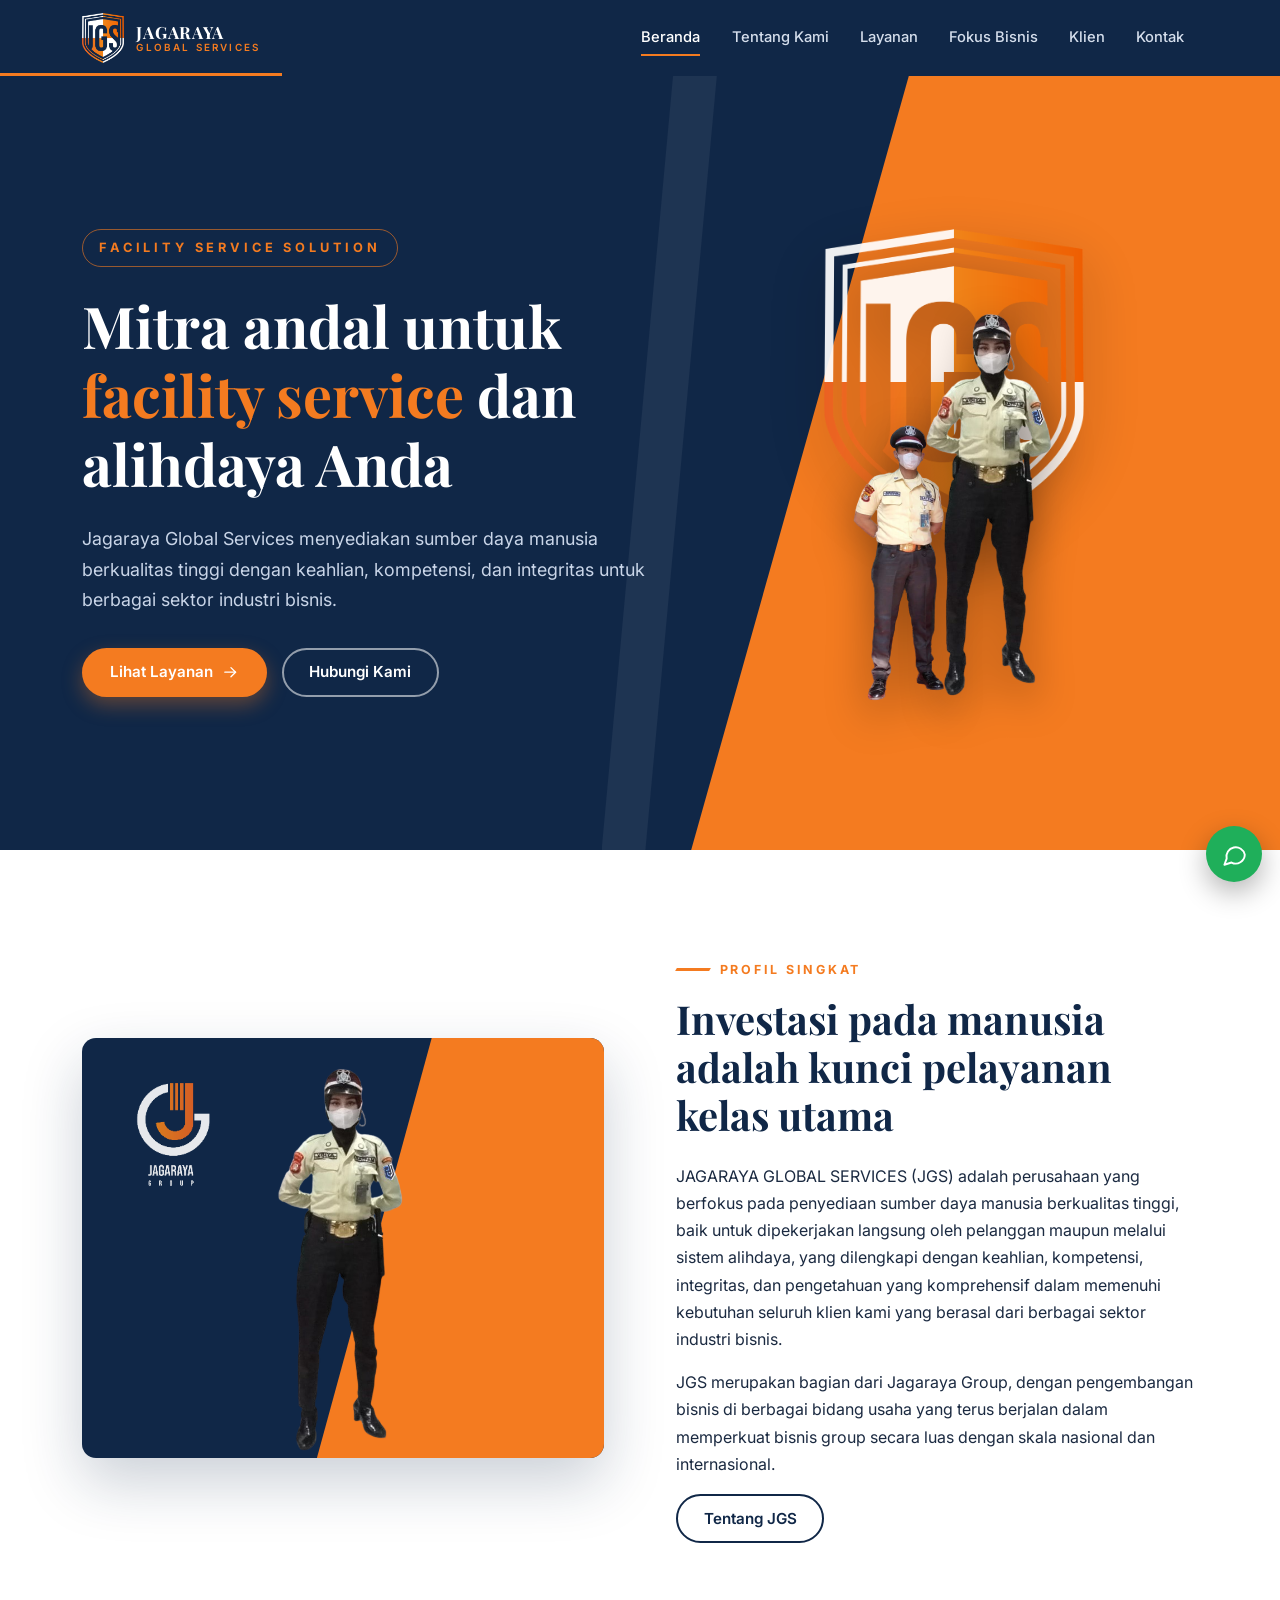
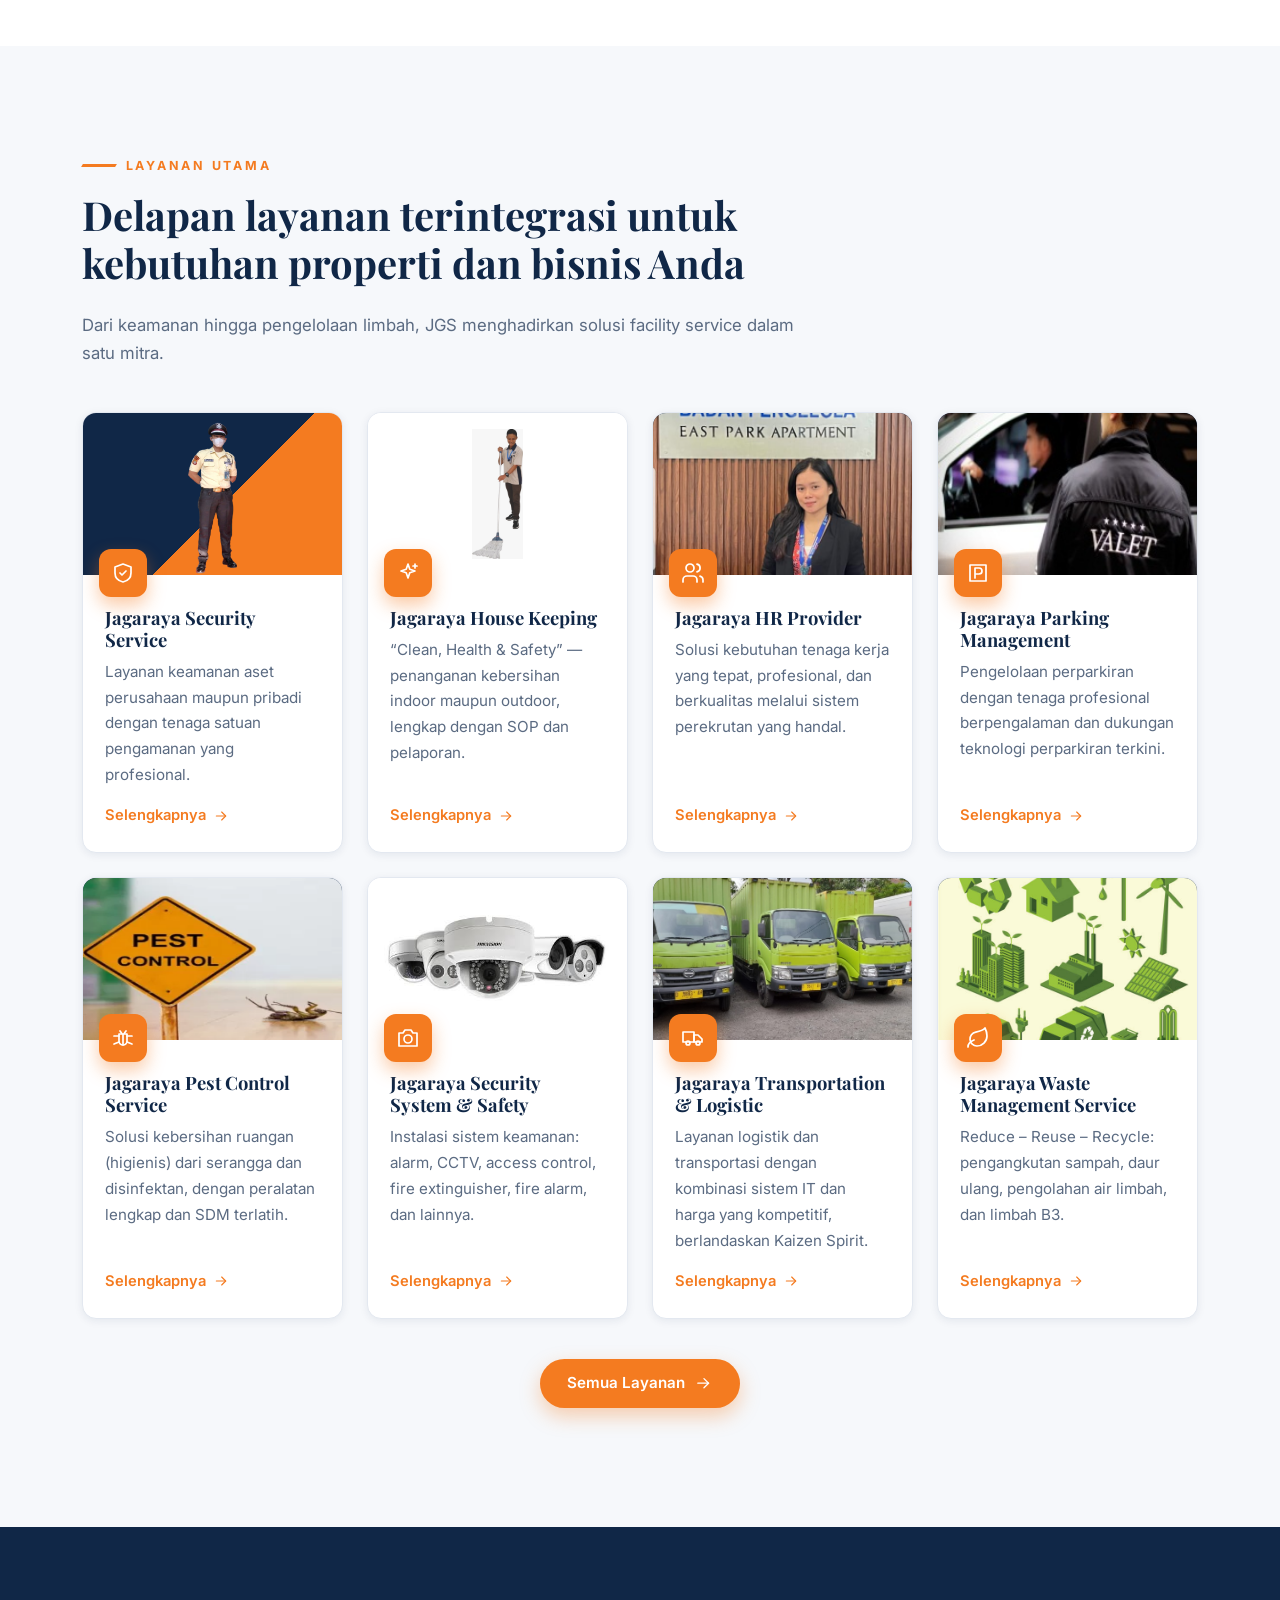
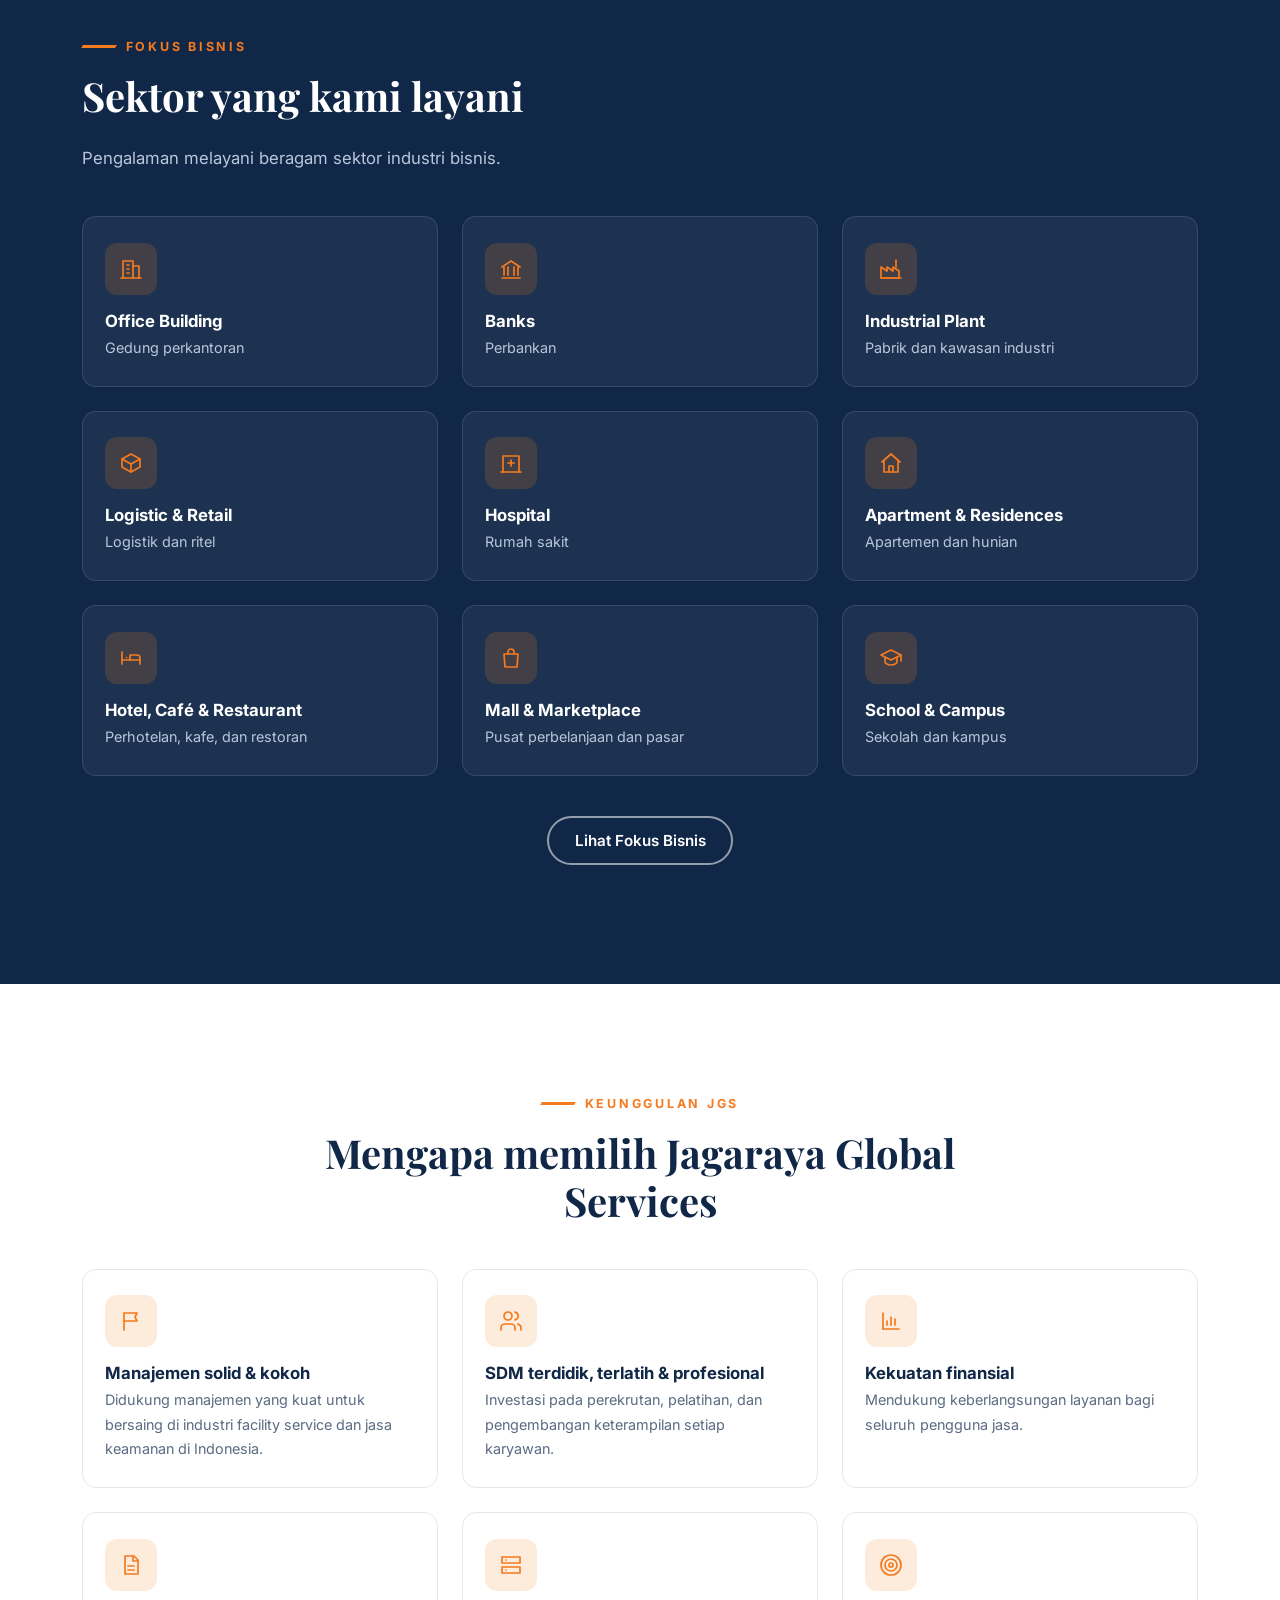
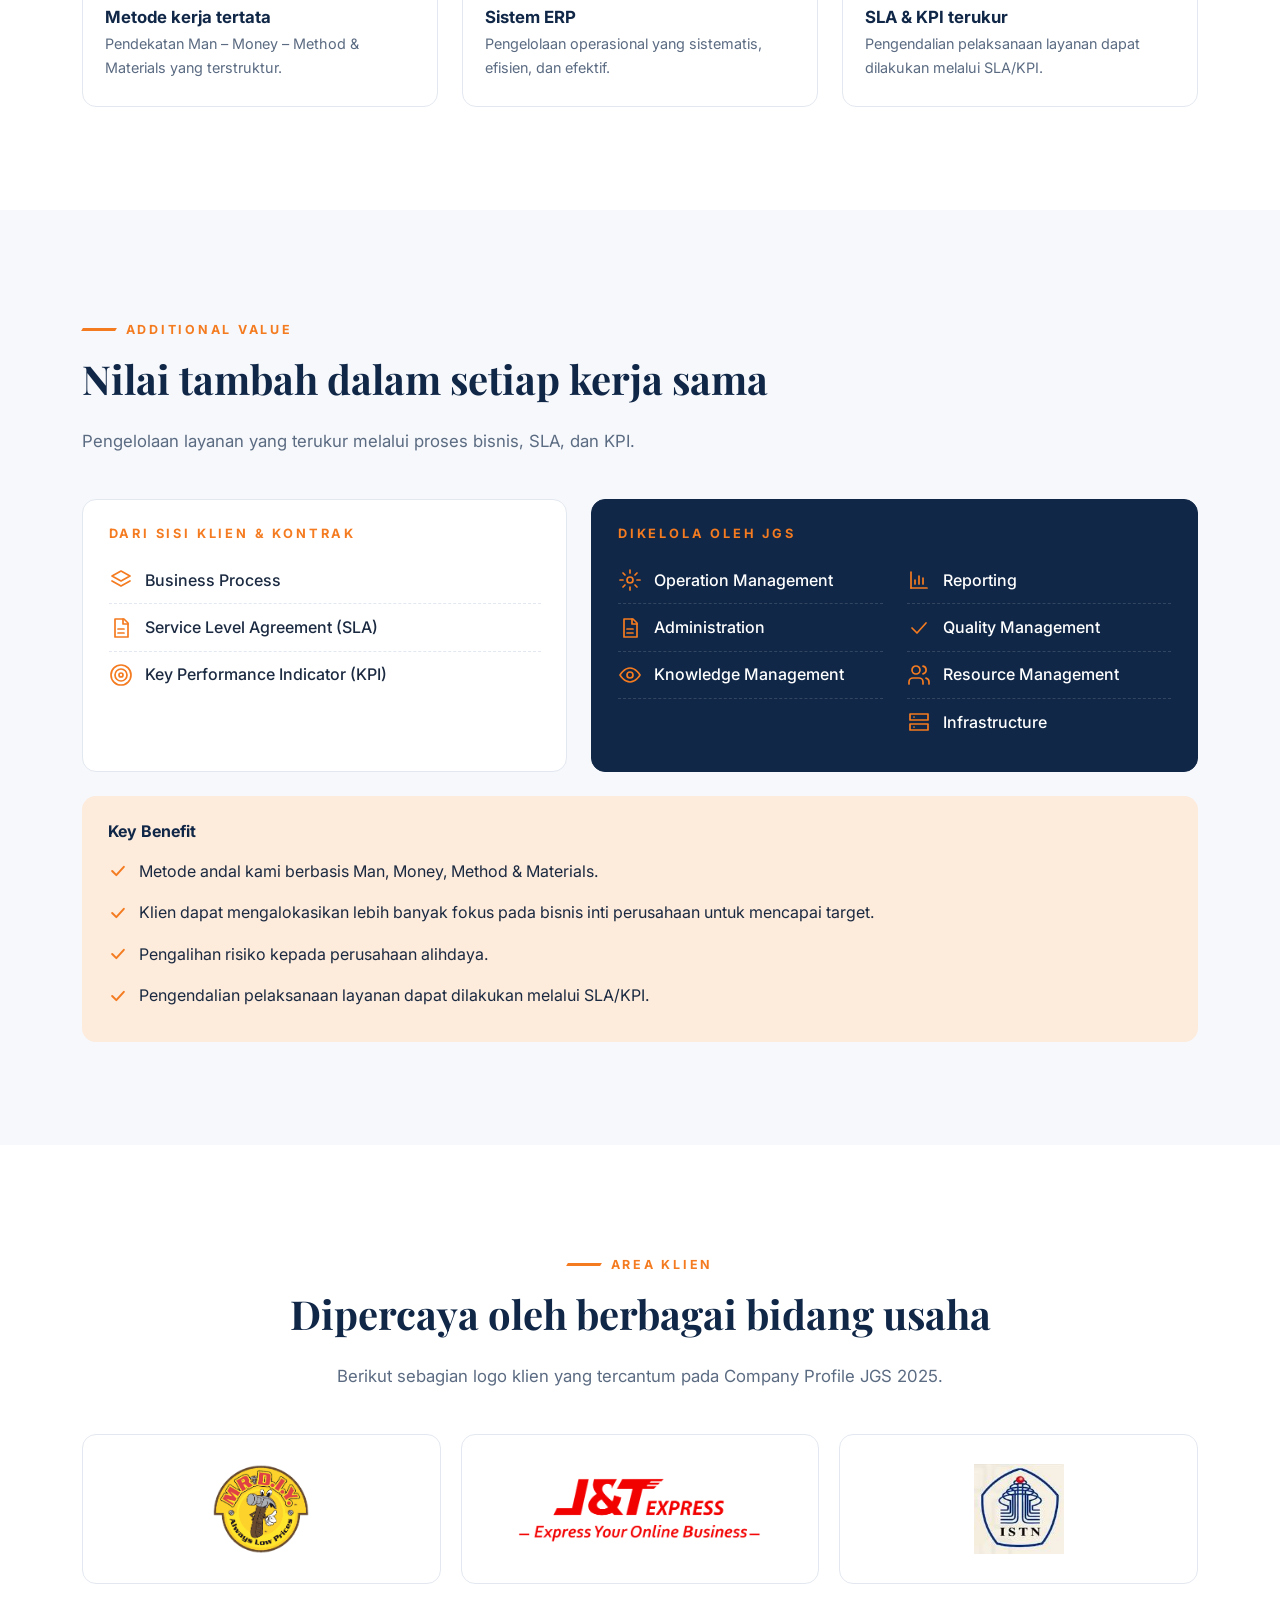
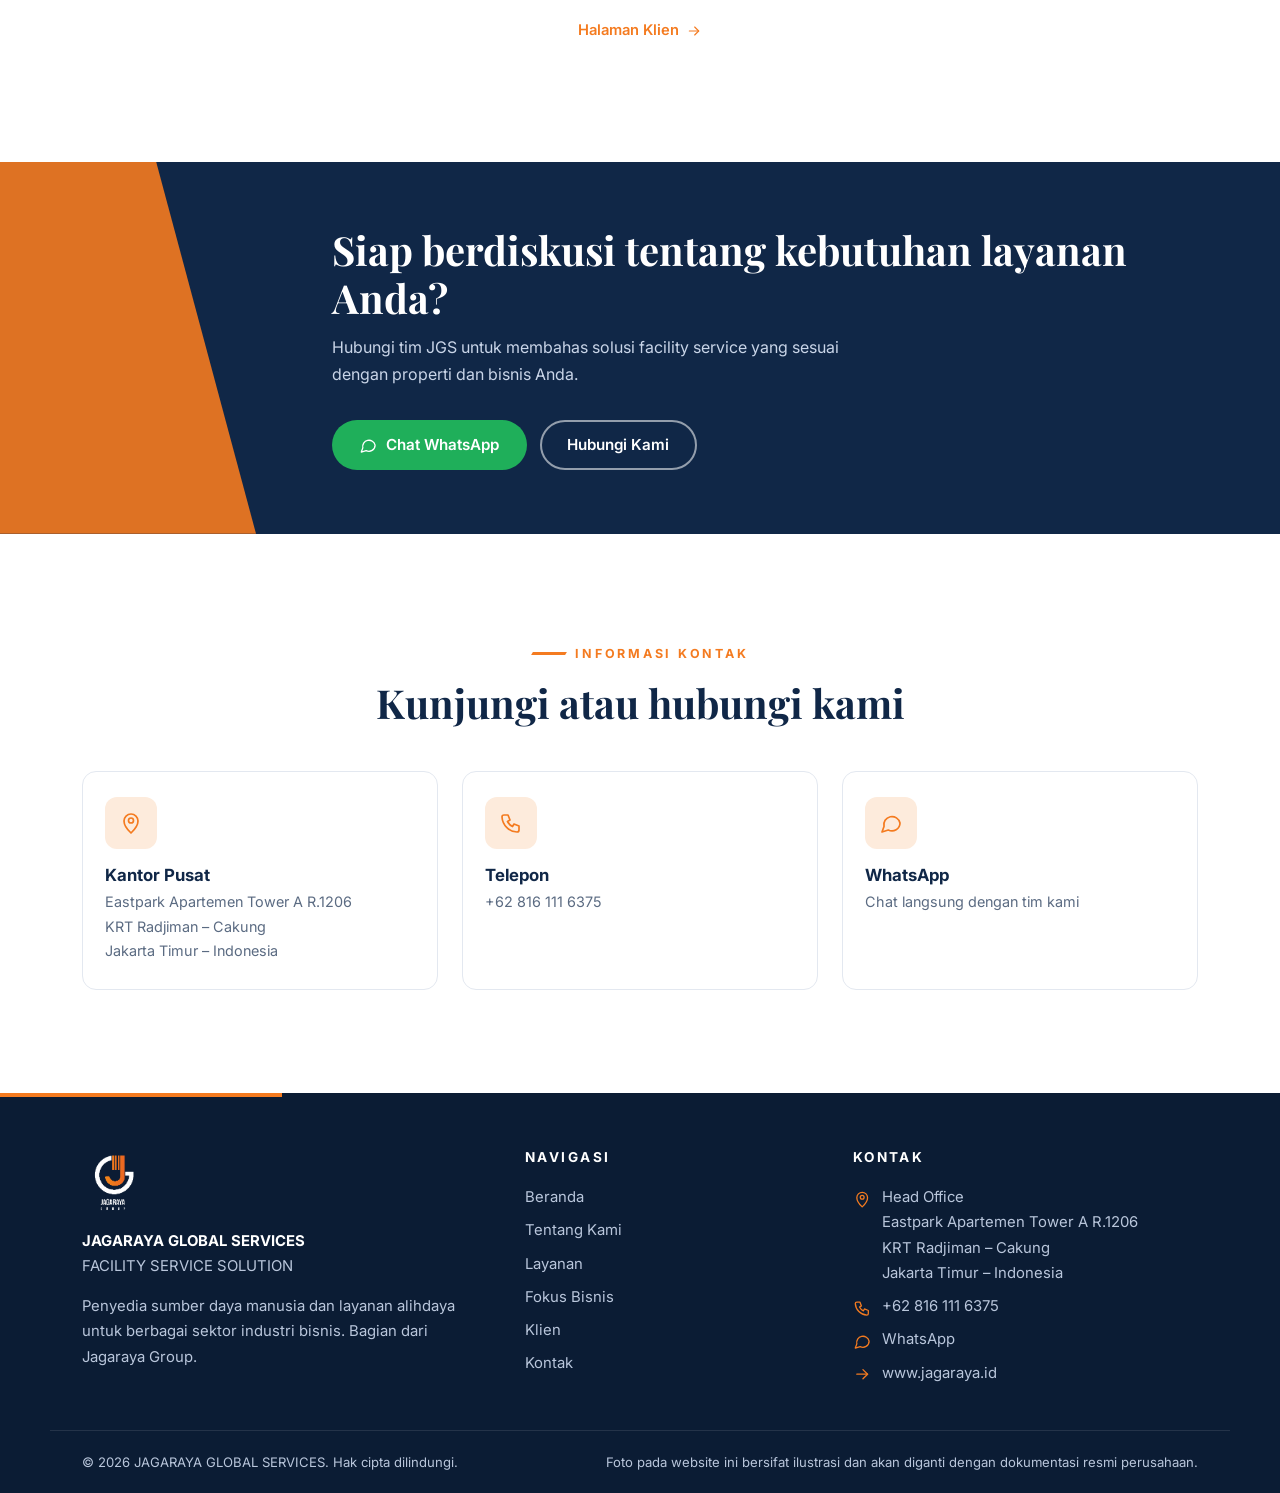
==== public/index.html @ 86ae9403 "Add files via upload" ====
<!DOCTYPE html>
<html lang="id">
<head>
<meta charset="utf-8">
<meta name="viewport" content="width=device-width, initial-scale=1">
<title>Jagaraya Global Services (JGS) | Facility Service Solution</title>
<meta name="description" content="Jagaraya Global Services (JGS) - Facility Service Solution. Layanan security, house keeping, HR provider, parking, pest control, security system &amp; safety, transportation &amp; logistic, dan waste management.">
<link rel="canonical" href="https://www.jagaraya.id/">
<meta name="theme-color" content="#102747">
<meta property="og:type" content="website">
<meta property="og:title" content="Jagaraya Global Services (JGS) | Facility Service Solution">
<meta property="og:description" content="Jagaraya Global Services (JGS) - Facility Service Solution. Layanan security, house keeping, HR provider, parking, pest control, security system &amp; safety, transportation &amp; logistic, dan waste management.">
<meta property="og:url" content="https://www.jagaraya.id/">
<meta property="og:image" content="https://www.jagaraya.id/assets/images/logo/jgs-shield.png">
<link rel="icon" type="image/png" href="assets/images/logo/favicon.png">
<link rel="preconnect" href="https://fonts.googleapis.com">
<link rel="preconnect" href="https://fonts.gstatic.com" crossorigin>
<link href="https://fonts.googleapis.com/css2?family=Inter:wght@400;500;600;700&amp;family=Playfair+Display:wght@600;700&amp;display=swap" rel="stylesheet">
<link rel="stylesheet" href="assets/css/tokens.css">
<link rel="stylesheet" href="assets/css/base.css">
<link rel="stylesheet" href="assets/css/components.css">
<link rel="stylesheet" href="assets/css/pages.css">
</head>
<body>
<a class="skip-link" href="#main">Lewati ke konten</a>
<header class="site-header">
  <div class="container header-inner">
    <a class="brand" href="index.html" aria-label="JGS - Beranda">
      <img src="assets/images/logo/jgs-shield.png" alt="Logo Jagaraya Global Services" loading="eager" width="50" height="59">
      <span class="brand-text"><strong>JAGARAYA</strong><span>GLOBAL SERVICES</span></span>
    </a>
    <button class="nav-toggle" type="button" aria-label="Buka menu" aria-expanded="false" aria-controls="nav"><span></span></button>
    <nav class="nav" id="nav" aria-label="Navigasi utama"><a href="index.html" aria-current="page">Beranda</a><a href="about.html">Tentang Kami</a><a href="services.html">Layanan</a><a href="business-focus.html">Fokus Bisnis</a><a href="clients.html">Klien</a><a href="contact.html">Kontak</a></nav>
  </div>
</header>
<main id="main">

<section class="hero" aria-labelledby="hero-title">
  <div class="container hero-inner">
    <div>
      <span class="hero-tag">FACILITY SERVICE SOLUTION</span>
      <h1 id="hero-title">Mitra andal untuk <em>facility service</em> dan alihdaya Anda</h1>
      <p class="lead">Jagaraya Global Services menyediakan sumber daya manusia berkualitas tinggi dengan keahlian, kompetensi, dan integritas untuk berbagai sektor industri bisnis.</p>
      <div class="hero-actions">
        <a class="btn btn--primary" href="services.html">Lihat Layanan <svg class="icon" viewBox="0 0 24 24" aria-hidden="true"><path d="M5 12h14"/><path d="M13 6l6 6-6 6"/></svg></a>
        <a class="btn btn--ghost" href="contact.html">Hubungi Kami</a>
      </div>
    </div>
    <div class="hero-visual" aria-hidden="true">
      <img class="shield" src="assets/images/logo/jgs-shield.png" alt="" loading="eager">
      <img class="person" src="assets/images/general/guard-2.png" alt="" loading="eager">
      <img class="person person--2" src="assets/images/general/guard-1.png" alt="" loading="eager">
    </div>
  </div>
</section>

<section class="section" aria-labelledby="profil-title">
  <div class="container split">
    <div class="split-media reveal">
      <img class="logo-bg" src="assets/images/logo/jagaraya-group.png" alt="Jagaraya Group" loading="lazy">
      <img src="assets/images/general/guard-1.png" alt="Ilustrasi petugas keamanan" loading="lazy">
    </div>
    <div class="reveal">
      <span class="eyebrow">Profil Singkat</span>
      <h2 id="profil-title">Investasi pada manusia adalah kunci pelayanan kelas utama</h2>
      <p>JAGARAYA GLOBAL SERVICES (JGS) adalah perusahaan yang berfokus pada penyediaan sumber daya manusia berkualitas tinggi, baik untuk dipekerjakan langsung oleh pelanggan maupun melalui sistem alihdaya, yang dilengkapi dengan keahlian, kompetensi, integritas, dan pengetahuan yang komprehensif dalam memenuhi kebutuhan seluruh klien kami yang berasal dari berbagai sektor industri bisnis.</p>
      <p>JGS merupakan bagian dari Jagaraya Group, dengan pengembangan bisnis di berbagai bidang usaha yang terus berjalan dalam memperkuat bisnis group secara luas dengan skala nasional dan internasional.</p>
      <a class="btn btn--outline" href="about.html">Tentang JGS</a>
    </div>
  </div>
</section>

<section class="section section--surface" aria-labelledby="layanan-title">
  <div class="container">
    <div class="section-head reveal"><span class="eyebrow">Layanan Utama</span><h2 id="layanan-title">Delapan layanan terintegrasi untuk kebutuhan properti dan bisnis Anda</h2><p>Dari keamanan hingga pengelolaan limbah, JGS menghadirkan solusi facility service dalam satu mitra.</p></div>
    <div class="grid grid--4"><article class="card reveal">
  <div class="card-media card-media--cutout"><div class="clip"><img src="assets/images/general/guard-2.png" alt="Jagaraya Security Service" loading="lazy"></div><span class="card-icon"><svg class="icon" viewBox="0 0 24 24" aria-hidden="true"><path d="M12 3l8 3v6c0 5-3.5 8-8 9-4.5-1-8-4-8-9V6z"/><path d="M9 12l2 2 4-4"/></svg></span></div>
  <div class="card-body">
    <h3>Jagaraya Security Service</h3>
    <p>Layanan keamanan aset perusahaan maupun pribadi dengan tenaga satuan pengamanan yang profesional.</p>
    <a class="link-arrow" href="services.html#security">Selengkapnya <svg class="icon" viewBox="0 0 24 24" aria-hidden="true"><path d="M5 12h14"/><path d="M13 6l6 6-6 6"/></svg></a>
  </div>
</article><article class="card reveal">
  <div class="card-media card-media--contain"><div class="clip"><img src="assets/images/general/housekeeping.jpg" alt="Jagaraya House Keeping" loading="lazy"></div><span class="card-icon"><svg class="icon" viewBox="0 0 24 24" aria-hidden="true"><path d="M12 3l1.8 5.2L19 10l-5.2 1.8L12 17l-1.8-5.2L5 10l5.2-1.8z"/><path d="M19 3v4"/><path d="M17 5h4"/></svg></span></div>
  <div class="card-body">
    <h3>Jagaraya House Keeping</h3>
    <p>“Clean, Health &amp; Safety” — penanganan kebersihan indoor maupun outdoor, lengkap dengan SOP dan pelaporan.</p>
    <a class="link-arrow" href="services.html#housekeeping">Selengkapnya <svg class="icon" viewBox="0 0 24 24" aria-hidden="true"><path d="M5 12h14"/><path d="M13 6l6 6-6 6"/></svg></a>
  </div>
</article><article class="card reveal">
  <div class="card-media"><div class="clip"><img src="assets/images/services/hr-reception.jpg" alt="Jagaraya HR Provider" loading="lazy"></div><span class="card-icon"><svg class="icon" viewBox="0 0 24 24" aria-hidden="true"><path d="M16 21v-2a4 4 0 0 0-4-4H6a4 4 0 0 0-4 4v2"/><path d="M9 11a4 4 0 1 0 0-8 4 4 0 0 0 0 8z"/><path d="M22 21v-2a4 4 0 0 0-3-3.9"/><path d="M16 3.1a4 4 0 0 1 0 7.8"/></svg></span></div>
  <div class="card-body">
    <h3>Jagaraya HR Provider</h3>
    <p>Solusi kebutuhan tenaga kerja yang tepat, profesional, dan berkualitas melalui sistem perekrutan yang handal.</p>
    <a class="link-arrow" href="services.html#hr">Selengkapnya <svg class="icon" viewBox="0 0 24 24" aria-hidden="true"><path d="M5 12h14"/><path d="M13 6l6 6-6 6"/></svg></a>
  </div>
</article><article class="card reveal">
  <div class="card-media"><div class="clip"><img src="assets/images/services/parking-valet.jpeg" alt="Jagaraya Parking Management" loading="lazy"></div><span class="card-icon"><svg class="icon" viewBox="0 0 24 24" aria-hidden="true"><path d="M4 4h16v16H4z"/><path d="M9 17V7h4a3 3 0 0 1 0 6H9"/></svg></span></div>
  <div class="card-body">
    <h3>Jagaraya Parking Management</h3>
    <p>Pengelolaan perparkiran dengan tenaga profesional berpengalaman dan dukungan teknologi perparkiran terkini.</p>
    <a class="link-arrow" href="services.html#parking">Selengkapnya <svg class="icon" viewBox="0 0 24 24" aria-hidden="true"><path d="M5 12h14"/><path d="M13 6l6 6-6 6"/></svg></a>
  </div>
</article><article class="card reveal">
  <div class="card-media"><div class="clip"><img src="assets/images/services/pest-control.png" alt="Jagaraya Pest Control Service" loading="lazy"></div><span class="card-icon"><svg class="icon" viewBox="0 0 24 24" aria-hidden="true"><path d="M8 8h8v7a4 4 0 0 1-8 0z"/><path d="M9 5l1.5 2"/><path d="M15 5l-1.5 2"/><path d="M3 10h5"/><path d="M16 10h5"/><path d="M3 18l5-2"/><path d="M21 18l-5-2"/><path d="M12 8v11"/></svg></span></div>
  <div class="card-body">
    <h3>Jagaraya Pest Control Service</h3>
    <p>Solusi kebersihan ruangan (higienis) dari serangga dan disinfektan, dengan peralatan lengkap dan SDM terlatih.</p>
    <a class="link-arrow" href="services.html#pest">Selengkapnya <svg class="icon" viewBox="0 0 24 24" aria-hidden="true"><path d="M5 12h14"/><path d="M13 6l6 6-6 6"/></svg></a>
  </div>
</article><article class="card reveal">
  <div class="card-media card-media--contain"><div class="clip"><img src="assets/images/services/cctv.jpeg" alt="Jagaraya Security System &amp; Safety" loading="lazy"></div><span class="card-icon"><svg class="icon" viewBox="0 0 24 24" aria-hidden="true"><path d="M3 7h4l2-3h6l2 3h4v13H3z"/><path d="M12 17a4 4 0 1 0 0-8 4 4 0 0 0 0 8z"/></svg></span></div>
  <div class="card-body">
    <h3>Jagaraya Security System &amp; Safety</h3>
    <p>Instalasi sistem keamanan: alarm, CCTV, access control, fire extinguisher, fire alarm, dan lainnya.</p>
    <a class="link-arrow" href="services.html#safety">Selengkapnya <svg class="icon" viewBox="0 0 24 24" aria-hidden="true"><path d="M5 12h14"/><path d="M13 6l6 6-6 6"/></svg></a>
  </div>
</article><article class="card reveal">
  <div class="card-media"><div class="clip"><img src="assets/images/services/transport-2.jpeg" alt="Jagaraya Transportation &amp; Logistic" loading="lazy"></div><span class="card-icon"><svg class="icon" viewBox="0 0 24 24" aria-hidden="true"><path d="M2 6h11v10H2z"/><path d="M13 9h4l4 4v3h-8z"/><path d="M7 19a2 2 0 1 0 0-4 2 2 0 0 0 0 4z"/><path d="M17 19a2 2 0 1 0 0-4 2 2 0 0 0 0 4z"/></svg></span></div>
  <div class="card-body">
    <h3>Jagaraya Transportation &amp; Logistic</h3>
    <p>Layanan logistik dan transportasi dengan kombinasi sistem IT dan harga yang kompetitif, berlandaskan Kaizen Spirit.</p>
    <a class="link-arrow" href="services.html#transport">Selengkapnya <svg class="icon" viewBox="0 0 24 24" aria-hidden="true"><path d="M5 12h14"/><path d="M13 6l6 6-6 6"/></svg></a>
  </div>
</article><article class="card reveal">
  <div class="card-media"><div class="clip"><img src="assets/images/services/waste-icons.jpeg" alt="Jagaraya Waste Management Service" loading="lazy"></div><span class="card-icon"><svg class="icon" viewBox="0 0 24 24" aria-hidden="true"><path d="M11 20A7 7 0 0 1 9.8 6.1C15.5 5 17 4.5 19 2c1 2 2 4.2 2 8 0 5.5-4.8 10-10 10z"/><path d="M2 21c0-3 1.9-5.5 6-7"/></svg></span></div>
  <div class="card-body">
    <h3>Jagaraya Waste Management Service</h3>
    <p>Reduce – Reuse – Recycle: pengangkutan sampah, daur ulang, pengolahan air limbah, dan limbah B3.</p>
    <a class="link-arrow" href="services.html#waste">Selengkapnya <svg class="icon" viewBox="0 0 24 24" aria-hidden="true"><path d="M5 12h14"/><path d="M13 6l6 6-6 6"/></svg></a>
  </div>
</article></div>
    <p style="text-align:center;margin-top:2.5rem"><a class="btn btn--primary" href="services.html">Semua Layanan <svg class="icon" viewBox="0 0 24 24" aria-hidden="true"><path d="M5 12h14"/><path d="M13 6l6 6-6 6"/></svg></a></p>
  </div>
</section>

<section class="section section--navy" aria-labelledby="sektor-title">
  <div class="container">
    <div class="section-head reveal"><span class="eyebrow">Fokus Bisnis</span><h2 id="sektor-title">Sektor yang kami layani</h2><p>Pengalaman melayani beragam sektor industri bisnis.</p></div>
    <div class="grid grid--3 sectors-dark"><div class="tile tile--dark reveal"><div class="tile-icon"><svg class="icon" viewBox="0 0 24 24" aria-hidden="true"><path d="M4 21V4h10v17"/><path d="M14 9h6v12"/><path d="M8 8h2"/><path d="M8 12h2"/><path d="M8 16h2"/><path d="M2 21h20"/></svg></div><h3>Office Building</h3><p>Gedung perkantoran</p></div><div class="tile tile--dark reveal"><div class="tile-icon"><svg class="icon" viewBox="0 0 24 24" aria-hidden="true"><path d="M3 10l9-6 9 6"/><path d="M5 10v8"/><path d="M9 10v8"/><path d="M15 10v8"/><path d="M19 10v8"/><path d="M3 21h18"/></svg></div><h3>Banks</h3><p>Perbankan</p></div><div class="tile tile--dark reveal"><div class="tile-icon"><svg class="icon" viewBox="0 0 24 24" aria-hidden="true"><path d="M2 21V10l6 4v-4l6 4v-4l6 4v7z"/><path d="M17 3v7"/><path d="M2 21h20"/></svg></div><h3>Industrial Plant</h3><p>Pabrik dan kawasan industri</p></div><div class="tile tile--dark reveal"><div class="tile-icon"><svg class="icon" viewBox="0 0 24 24" aria-hidden="true"><path d="M21 8l-9-5-9 5v8l9 5 9-5z"/><path d="M3 8l9 5 9-5"/><path d="M12 13v8"/></svg></div><h3>Logistic &amp; Retail</h3><p>Logistik dan ritel</p></div><div class="tile tile--dark reveal"><div class="tile-icon"><svg class="icon" viewBox="0 0 24 24" aria-hidden="true"><path d="M4 21V5h16v16"/><path d="M12 9v6"/><path d="M9 12h6"/><path d="M2 21h20"/></svg></div><h3>Hospital</h3><p>Rumah sakit</p></div><div class="tile tile--dark reveal"><div class="tile-icon"><svg class="icon" viewBox="0 0 24 24" aria-hidden="true"><path d="M3 11l9-8 9 8"/><path d="M5 10v11h14V10"/><path d="M10 21v-6h4v6"/></svg></div><h3>Apartment &amp; Residences</h3><p>Apartemen dan hunian</p></div><div class="tile tile--dark reveal"><div class="tile-icon"><svg class="icon" viewBox="0 0 24 24" aria-hidden="true"><path d="M3 18V6"/><path d="M3 14h18v4"/><path d="M21 14v-2a3 3 0 0 0-3-3h-7v5"/><path d="M7.5 11.5h.01"/></svg></div><h3>Hotel, Café &amp; Restaurant</h3><p>Perhotelan, kafe, dan restoran</p></div><div class="tile tile--dark reveal"><div class="tile-icon"><svg class="icon" viewBox="0 0 24 24" aria-hidden="true"><path d="M5 8h14l-1 13H6z"/><path d="M9 8V6a3 3 0 0 1 6 0v2"/></svg></div><h3>Mall &amp; Marketplace</h3><p>Pusat perbelanjaan dan pasar</p></div><div class="tile tile--dark reveal"><div class="tile-icon"><svg class="icon" viewBox="0 0 24 24" aria-hidden="true"><path d="M2 9l10-5 10 5-10 5z"/><path d="M6 11.5V16c0 1.5 3 3 6 3s6-1.5 6-3v-4.5"/><path d="M22 9v6"/></svg></div><h3>School &amp; Campus</h3><p>Sekolah dan kampus</p></div></div>
    <p style="text-align:center;margin-top:2.5rem"><a class="btn btn--ghost" href="business-focus.html">Lihat Fokus Bisnis</a></p>
  </div>
</section>

<section class="section" aria-labelledby="keunggulan-title">
  <div class="container">
    <div class="section-head section-head--center reveal"><span class="eyebrow">Keunggulan JGS</span><h2 id="keunggulan-title">Mengapa memilih Jagaraya Global Services</h2></div>
    <div class="grid grid--3 why-grid"><div class="tile reveal"><div class="tile-icon"><svg class="icon" viewBox="0 0 24 24" aria-hidden="true"><path d="M5 21V4"/><path d="M5 4h13l-2 4 2 4H5"/></svg></div><h3>Manajemen solid &amp; kokoh</h3><p>Didukung manajemen yang kuat untuk bersaing di industri facility service dan jasa keamanan di Indonesia.</p></div><div class="tile reveal"><div class="tile-icon"><svg class="icon" viewBox="0 0 24 24" aria-hidden="true"><path d="M16 21v-2a4 4 0 0 0-4-4H6a4 4 0 0 0-4 4v2"/><path d="M9 11a4 4 0 1 0 0-8 4 4 0 0 0 0 8z"/><path d="M22 21v-2a4 4 0 0 0-3-3.9"/><path d="M16 3.1a4 4 0 0 1 0 7.8"/></svg></div><h3>SDM terdidik, terlatih &amp; profesional</h3><p>Investasi pada perekrutan, pelatihan, dan pengembangan keterampilan setiap karyawan.</p></div><div class="tile reveal"><div class="tile-icon"><svg class="icon" viewBox="0 0 24 24" aria-hidden="true"><path d="M4 20V4"/><path d="M4 20h16"/><path d="M8 16v-4"/><path d="M12 16V8"/><path d="M16 16v-6"/></svg></div><h3>Kekuatan finansial</h3><p>Mendukung keberlangsungan layanan bagi seluruh pengguna jasa.</p></div><div class="tile reveal"><div class="tile-icon"><svg class="icon" viewBox="0 0 24 24" aria-hidden="true"><path d="M6 3h9l4 4v14H6z"/><path d="M14 3v5h5"/><path d="M9 13h6"/><path d="M9 17h6"/></svg></div><h3>Metode kerja tertata</h3><p>Pendekatan Man – Money – Method &amp; Materials yang terstruktur.</p></div><div class="tile reveal"><div class="tile-icon"><svg class="icon" viewBox="0 0 24 24" aria-hidden="true"><path d="M3 4h18v6H3z"/><path d="M3 14h18v6H3z"/><path d="M7 7h.01"/><path d="M7 17h.01"/></svg></div><h3>Sistem ERP</h3><p>Pengelolaan operasional yang sistematis, efisien, dan efektif.</p></div><div class="tile reveal"><div class="tile-icon"><svg class="icon" viewBox="0 0 24 24" aria-hidden="true"><path d="M12 22a10 10 0 1 0 0-20 10 10 0 0 0 0 20z"/><path d="M12 18a6 6 0 1 0 0-12 6 6 0 0 0 0 12z"/><path d="M12 14a2 2 0 1 0 0-4 2 2 0 0 0 0 4z"/></svg></div><h3>SLA &amp; KPI terukur</h3><p>Pengendalian pelaksanaan layanan dapat dilakukan melalui SLA/KPI.</p></div></div>
  </div>
</section>

<section class="section section--surface" aria-labelledby="addval-title">
  <div class="container">
    <div class="section-head reveal"><span class="eyebrow">Additional Value</span><h2 id="addval-title">Nilai tambah dalam setiap kerja sama</h2><p>Pengelolaan layanan yang terukur melalui proses bisnis, SLA, dan KPI.</p></div>
    <div class="addval reveal">
  <div class="addval-col"><h3>Dari sisi Klien &amp; Kontrak</h3><ul><li><svg class="icon" viewBox="0 0 24 24" aria-hidden="true"><path d="M12 3l9 5-9 5-9-5z"/><path d="M3 13l9 5 9-5"/></svg><span>Business Process</span></li><li><svg class="icon" viewBox="0 0 24 24" aria-hidden="true"><path d="M6 3h9l4 4v14H6z"/><path d="M14 3v5h5"/><path d="M9 13h6"/><path d="M9 17h6"/></svg><span>Service Level Agreement (SLA)</span></li><li><svg class="icon" viewBox="0 0 24 24" aria-hidden="true"><path d="M12 22a10 10 0 1 0 0-20 10 10 0 0 0 0 20z"/><path d="M12 18a6 6 0 1 0 0-12 6 6 0 0 0 0 12z"/><path d="M12 14a2 2 0 1 0 0-4 2 2 0 0 0 0 4z"/></svg><span>Key Performance Indicator (KPI)</span></li></ul></div>
  <div class="addval-col addval-col--dark"><h3>Dikelola oleh JGS</h3><ul class="addval-cols2"><li><svg class="icon" viewBox="0 0 24 24" aria-hidden="true"><path d="M12 15a3 3 0 1 0 0-6 3 3 0 0 0 0 6z"/><path d="M12 2v3"/><path d="M12 19v3"/><path d="M2 12h3"/><path d="M19 12h3"/><path d="M5 5l2 2"/><path d="M17 17l2 2"/><path d="M19 5l-2 2"/><path d="M7 17l-2 2"/></svg><span>Operation Management</span></li><li><svg class="icon" viewBox="0 0 24 24" aria-hidden="true"><path d="M6 3h9l4 4v14H6z"/><path d="M14 3v5h5"/><path d="M9 13h6"/><path d="M9 17h6"/></svg><span>Administration</span></li><li><svg class="icon" viewBox="0 0 24 24" aria-hidden="true"><path d="M2 12s4-7 10-7 10 7 10 7-4 7-10 7S2 12 2 12z"/><path d="M12 15a3 3 0 1 0 0-6 3 3 0 0 0 0 6z"/></svg><span>Knowledge Management</span></li><li><svg class="icon" viewBox="0 0 24 24" aria-hidden="true"><path d="M4 20V4"/><path d="M4 20h16"/><path d="M8 16v-4"/><path d="M12 16V8"/><path d="M16 16v-6"/></svg><span>Reporting</span></li><li><svg class="icon" viewBox="0 0 24 24" aria-hidden="true"><path d="M5 12l5 5 9-10"/></svg><span>Quality Management</span></li><li><svg class="icon" viewBox="0 0 24 24" aria-hidden="true"><path d="M16 21v-2a4 4 0 0 0-4-4H6a4 4 0 0 0-4 4v2"/><path d="M9 11a4 4 0 1 0 0-8 4 4 0 0 0 0 8z"/><path d="M22 21v-2a4 4 0 0 0-3-3.9"/><path d="M16 3.1a4 4 0 0 1 0 7.8"/></svg><span>Resource Management</span></li><li><svg class="icon" viewBox="0 0 24 24" aria-hidden="true"><path d="M3 4h18v6H3z"/><path d="M3 14h18v6H3z"/><path d="M7 7h.01"/><path d="M7 17h.01"/></svg><span>Infrastructure</span></li></ul></div>
</div>
<div class="keybenefit reveal"><h3>Key Benefit</h3><ul class="check-list"><li><svg class="icon" viewBox="0 0 24 24" aria-hidden="true"><path d="M5 12l5 5 9-10"/></svg><span>Metode andal kami berbasis Man, Money, Method &amp; Materials.</span></li><li><svg class="icon" viewBox="0 0 24 24" aria-hidden="true"><path d="M5 12l5 5 9-10"/></svg><span>Klien dapat mengalokasikan lebih banyak fokus pada bisnis inti perusahaan untuk mencapai target.</span></li><li><svg class="icon" viewBox="0 0 24 24" aria-hidden="true"><path d="M5 12l5 5 9-10"/></svg><span>Pengalihan risiko kepada perusahaan alihdaya.</span></li><li><svg class="icon" viewBox="0 0 24 24" aria-hidden="true"><path d="M5 12l5 5 9-10"/></svg><span>Pengendalian pelaksanaan layanan dapat dilakukan melalui SLA/KPI.</span></li></ul></div>
  </div>
</section>

<section class="section" aria-labelledby="klien-title">
  <div class="container">
    <div class="section-head section-head--center reveal"><span class="eyebrow">Area Klien</span><h2 id="klien-title">Dipercaya oleh berbagai bidang usaha</h2><p>Berikut sebagian logo klien yang tercantum pada Company Profile JGS 2025.</p></div>
    <div class="logo-wall"><div class="logo-card reveal"><img src="assets/images/clients/mr-diy.png" alt="Logo Mr. D.I.Y" loading="lazy"></div><div class="logo-card reveal"><img src="assets/images/clients/jnt-express.png" alt="Logo J&amp;T Express" loading="lazy"></div><div class="logo-card reveal"><img src="assets/images/clients/istn.png" alt="Logo ISTN" loading="lazy"></div></div>
    <p style="text-align:center;margin-top:2rem"><a class="link-arrow" href="clients.html">Halaman Klien <svg class="icon" viewBox="0 0 24 24" aria-hidden="true"><path d="M5 12h14"/><path d="M13 6l6 6-6 6"/></svg></a></p>
  </div>
</section>

<section class="cta-band" aria-labelledby="cta-title">
  <div class="container cta-inner">
    <div>
      <h2 id="cta-title">Siap berdiskusi tentang kebutuhan layanan Anda?</h2>
      <p>Hubungi tim JGS untuk membahas solusi facility service yang sesuai dengan properti dan bisnis Anda.</p>
    </div>
    <div class="cta-actions">
      <a class="btn btn-wa btn--wa" href="https://wa.me/628161116375" target="_blank" rel="noopener"><svg class="icon" viewBox="0 0 24 24" aria-hidden="true"><path d="M21 12a8 8 0 0 1-11.7 7L3 21l2-5.5A8 8 0 1 1 21 12z"/></svg> Chat WhatsApp</a>
      <a class="btn btn--ghost" href="contact.html">Hubungi Kami</a>
    </div>
  </div>
</section>


<section class="section" aria-labelledby="kontak-title">
  <div class="container">
    <div class="section-head section-head--center reveal"><span class="eyebrow">Informasi Kontak</span><h2 id="kontak-title">Kunjungi atau hubungi kami</h2></div>
    <div class="grid grid--3">
      <div class="tile reveal"><div class="tile-icon"><svg class="icon" viewBox="0 0 24 24" aria-hidden="true"><path d="M12 22s7-6.5 7-12a7 7 0 0 0-14 0c0 5.5 7 12 7 12z"/><path d="M12 12a2.5 2.5 0 1 0 0-5 2.5 2.5 0 0 0 0 5z"/></svg></div><h3>Kantor Pusat</h3><p>Eastpark Apartemen Tower A R.1206<br>KRT Radjiman – Cakung<br>Jakarta Timur – Indonesia</p></div>
      <div class="tile reveal"><div class="tile-icon"><svg class="icon" viewBox="0 0 24 24" aria-hidden="true"><path d="M5 4h4l2 5-2.5 1.5a11 11 0 0 0 5 5L15 13l5 2v4a2 2 0 0 1-2 2A16 16 0 0 1 3 6a2 2 0 0 1 2-2z"/></svg></div><h3>Telepon</h3><p><a href="tel:+628161116375">+62 816 111 6375</a></p></div>
      <div class="tile reveal"><div class="tile-icon"><svg class="icon" viewBox="0 0 24 24" aria-hidden="true"><path d="M21 12a8 8 0 0 1-11.7 7L3 21l2-5.5A8 8 0 1 1 21 12z"/></svg></div><h3>WhatsApp</h3><p><a href="https://wa.me/628161116375" target="_blank" rel="noopener">Chat langsung dengan tim kami</a></p></div>
    </div>
  </div>
</section>
</main>
<footer class="site-footer">
  <div class="container footer-grid">
    <div class="footer-brand">
      <img src="assets/images/logo/jagaraya-group.png" alt="Logo Jagaraya Group" loading="lazy" width="64" height="64">
      <p><strong style="color:#fff">JAGARAYA GLOBAL SERVICES</strong><br>FACILITY SERVICE SOLUTION</p>
      <p>Penyedia sumber daya manusia dan layanan alihdaya untuk berbagai sektor industri bisnis. Bagian dari Jagaraya Group.</p>
    </div>
    <div>
      <h4>Navigasi</h4>
      <ul><li><a href="index.html">Beranda</a></li><li><a href="about.html">Tentang Kami</a></li><li><a href="services.html">Layanan</a></li><li><a href="business-focus.html">Fokus Bisnis</a></li><li><a href="clients.html">Klien</a></li><li><a href="contact.html">Kontak</a></li></ul>
    </div>
    <div>
      <h4>Kontak</h4>
      <ul class="footer-contact">
        <li><svg class="icon" viewBox="0 0 24 24" aria-hidden="true"><path d="M12 22s7-6.5 7-12a7 7 0 0 0-14 0c0 5.5 7 12 7 12z"/><path d="M12 12a2.5 2.5 0 1 0 0-5 2.5 2.5 0 0 0 0 5z"/></svg><span>Head Office<br>Eastpark Apartemen Tower A R.1206<br>KRT Radjiman – Cakung<br>Jakarta Timur – Indonesia</span></li>
        <li><svg class="icon" viewBox="0 0 24 24" aria-hidden="true"><path d="M5 4h4l2 5-2.5 1.5a11 11 0 0 0 5 5L15 13l5 2v4a2 2 0 0 1-2 2A16 16 0 0 1 3 6a2 2 0 0 1 2-2z"/></svg><a href="tel:+628161116375">+62 816 111 6375</a></li>
        <li><svg class="icon" viewBox="0 0 24 24" aria-hidden="true"><path d="M21 12a8 8 0 0 1-11.7 7L3 21l2-5.5A8 8 0 1 1 21 12z"/></svg><a href="https://wa.me/628161116375" target="_blank" rel="noopener">WhatsApp</a></li>
        <li><svg class="icon" viewBox="0 0 24 24" aria-hidden="true"><path d="M5 12h14"/><path d="M13 6l6 6-6 6"/></svg><a href="https://www.jagaraya.id">www.jagaraya.id</a></li>
      </ul>
    </div>
  </div>
  <div class="container footer-bottom">
    <span>&copy; <span id="year">2025</span> JAGARAYA GLOBAL SERVICES. Hak cipta dilindungi.</span>
    <span>Foto pada website ini bersifat ilustrasi dan akan diganti dengan dokumentasi resmi perusahaan.</span>
  </div>
</footer>
<a class="wa-float" href="https://wa.me/628161116375" target="_blank" rel="noopener" aria-label="Chat WhatsApp JGS"><svg class="icon" viewBox="0 0 24 24" aria-hidden="true"><path d="M21 12a8 8 0 0 1-11.7 7L3 21l2-5.5A8 8 0 1 1 21 12z"/></svg></a>
<script src="assets/js/components.js"></script>
<script src="assets/js/main.js"></script>
<script>document.getElementById("year").textContent = new Date().getFullYear();</script>
</body>
</html>
---- public/assets/css/tokens.css ----
/* Design tokens JGS — ubah di sini untuk mengganti warna, font, dan jarak seluruh website. */
:root {
  --orange: #F47B20;
  --orange-600: #D9650F;
  --orange-100: #FDEBDC;
  --white: #FFFFFF;
  --navy: #102747;
  --navy-800: #0B1C34;
  --navy-700: #16335C;
  --navy-100: #E6EBF3;
  --ink: #1B2A41;
  --muted: #5B6B82;
  --line: #E3E8F0;
  --surface: #F6F8FB;

  --font-display: "Playfair Display", Georgia, "Times New Roman", serif;
  --font-body: "Inter", system-ui, -apple-system, "Segoe UI", Roboto, Arial, sans-serif;

  --container: 1180px;
  --gutter: clamp(1rem, 4vw, 2rem);
  --radius: 14px;
  --radius-sm: 8px;
  --shadow-sm: 0 2px 8px rgba(16, 39, 71, .08);
  --shadow: 0 12px 32px rgba(16, 39, 71, .12);
  --shadow-lg: 0 24px 60px rgba(16, 39, 71, .22);
  --header-h: 76px;
  --ease: cubic-bezier(.22, .61, .36, 1);
}
---- public/assets/css/base.css ----
*, *::before, *::after { box-sizing: border-box; }
html { scroll-behavior: smooth; -webkit-text-size-adjust: 100%; }
body {
  margin: 0; font-family: var(--font-body); font-size: 1rem; line-height: 1.7;
  color: var(--ink); background: var(--white); overflow-x: hidden;
}
img, svg { max-width: 100%; display: block; }
img { height: auto; }
a { color: inherit; text-decoration: none; }
h1, h2, h3, h4 { font-family: var(--font-display); color: var(--navy); line-height: 1.2; margin: 0 0 .6em; font-weight: 700; }
h1 { font-size: clamp(2.1rem, 5vw, 3.6rem); }
h2 { font-size: clamp(1.7rem, 3.4vw, 2.5rem); }
h3 { font-size: 1.25rem; }
p { margin: 0 0 1em; }
ul { margin: 0; padding: 0; list-style: none; }
button, input, select, textarea { font: inherit; color: inherit; }
:focus-visible { outline: 3px solid var(--orange); outline-offset: 3px; border-radius: 4px; }
.container { width: 100%; max-width: var(--container); margin-inline: auto; padding-inline: var(--gutter); }
.section { padding-block: clamp(3.5rem, 8vw, 6.5rem); position: relative; }
.section--surface { background: var(--surface); }
.section--navy { background: var(--navy); color: #fff; }
.section--navy h2, .section--navy h3 { color: #fff; }
.skip-link { position: absolute; left: -999px; top: 0; background: var(--orange); color: #fff; padding: .6rem 1rem; z-index: 200; }
.skip-link:focus { left: 0; }
.sr-only { position: absolute; width: 1px; height: 1px; overflow: hidden; clip: rect(0 0 0 0); white-space: nowrap; }
.icon { width: 1.5rem; height: 1.5rem; fill: none; stroke: currentColor; stroke-width: 1.7; stroke-linecap: round; stroke-linejoin: round; flex: none; }
.reveal { opacity: 0; transform: translateY(24px); transition: opacity .7s var(--ease), transform .7s var(--ease); }
.reveal.is-visible { opacity: 1; transform: none; }
@media (prefers-reduced-motion: reduce) {
  html { scroll-behavior: auto; }
  * { animation: none !important; transition: none !important; }
  .reveal { opacity: 1; transform: none; }
}

[hidden] { display: none !important; }
---- public/assets/css/components.css ----
/* ===== Header ===== */
.site-header { position: sticky; top: 0; z-index: 100; background: var(--navy); color: #fff; height: var(--header-h); transition: box-shadow .3s; }
.site-header.is-scrolled { box-shadow: 0 6px 24px rgba(0,0,0,.28); }
.site-header::after { content: ""; position: absolute; left: 0; bottom: 0; height: 3px; width: 100%; background: linear-gradient(90deg, var(--orange) 0 22%, transparent 22%); }
.header-inner { height: 100%; display: flex; align-items: center; justify-content: space-between; gap: 1rem; }
.brand { display: flex; align-items: center; gap: .75rem; }
.brand img { height: 50px; width: auto; }
.brand-text { display: flex; flex-direction: column; line-height: 1.15; }
.brand-text strong { font-family: var(--font-display); font-size: 1.05rem; letter-spacing: .04em; }
.brand-text span { font-size: .62rem; letter-spacing: .22em; color: var(--orange); font-weight: 600; }
.nav { display: flex; align-items: center; gap: .25rem; }
.nav a { padding: .55rem .85rem; font-size: .92rem; font-weight: 500; border-radius: 6px; position: relative; color: #D5DEEC; transition: color .2s; }
.nav a::after { content: ""; position: absolute; left: .85rem; right: .85rem; bottom: .2rem; height: 2px; background: var(--orange); transform: scaleX(0); transform-origin: left; transition: transform .3s var(--ease); }
.nav a:hover, .nav a[aria-current="page"] { color: #fff; }
.nav a:hover::after, .nav a[aria-current="page"]::after { transform: scaleX(1); }
.nav-toggle { display: none; background: none; border: 0; width: 44px; height: 44px; cursor: pointer; color: #fff; }
.nav-toggle span, .nav-toggle span::before, .nav-toggle span::after { display: block; width: 24px; height: 2px; background: currentColor; position: relative; transition: transform .3s, background .3s; margin: auto; }
.nav-toggle span::before, .nav-toggle span::after { content: ""; position: absolute; left: 0; }
.nav-toggle span::before { top: -7px; } .nav-toggle span::after { top: 7px; }
.nav-open .nav-toggle span { background: transparent; }
.nav-open .nav-toggle span::before { transform: translateY(7px) rotate(45deg); }
.nav-open .nav-toggle span::after { transform: translateY(-7px) rotate(-45deg); }
@media (max-width: 960px) {
  .nav-toggle { display: block; }
  .nav { position: fixed; inset: var(--header-h) 0 auto 0; background: var(--navy-800); flex-direction: column; align-items: stretch; padding: 1rem var(--gutter) 1.5rem; gap: 0; transform: translateY(-120%); visibility: hidden; transition: transform .35s var(--ease), visibility .35s; max-height: calc(100vh - var(--header-h)); overflow-y: auto; }
  .nav-open .nav { transform: none; visibility: visible; }
  .nav a { padding: .95rem .5rem; border-bottom: 1px solid rgba(255,255,255,.08); font-size: 1rem; }
  .nav a::after { display: none; }
  .nav a[aria-current="page"] { color: var(--orange); }
}
@media (max-width: 420px) { .brand-text span { display: none; } }

/* ===== Buttons ===== */
.btn { display: inline-flex; align-items: center; justify-content: center; gap: .55rem; padding: .85rem 1.6rem; border-radius: 999px; font-weight: 600; font-size: .95rem; border: 2px solid transparent; cursor: pointer; transition: transform .25s var(--ease), background .25s, color .25s, border-color .25s, box-shadow .25s; line-height: 1.2; }
.btn:hover { transform: translateY(-2px); }
.btn--primary { background: var(--orange); color: #fff; box-shadow: 0 8px 20px rgba(244,123,32,.35); }
.btn--primary:hover { background: var(--orange-600); }
.btn--ghost { border-color: rgba(255,255,255,.55); color: #fff; }
.btn--ghost:hover { background: #fff; color: var(--navy); }
.btn--outline { border-color: var(--navy); color: var(--navy); }
.btn--outline:hover { background: var(--navy); color: #fff; }
.btn--wa { background: #1FAF5A; color: #fff; }
.btn--wa:hover { background: #178f49; }
.btn .icon { width: 1.15rem; height: 1.15rem; }

/* ===== Section heading ===== */
.eyebrow { display: inline-flex; align-items: center; gap: .6rem; font-size: .78rem; font-weight: 700; letter-spacing: .22em; text-transform: uppercase; color: var(--orange); margin-bottom: .9rem; }
.eyebrow::before { content: ""; width: 34px; height: 3px; background: var(--orange); transform: skewX(-30deg); }
.section-head { max-width: 720px; margin-bottom: 2.75rem; }
.section-head--center { text-align: center; margin-inline: auto; }
.section-head--center .eyebrow { justify-content: center; }
.section-head p { color: var(--muted); font-size: 1.05rem; }
.section--navy .section-head p { color: #B9C6DB; }

/* ===== Cards ===== */
.grid { display: grid; gap: 1.5rem; }
.grid--2 { grid-template-columns: repeat(2, 1fr); }
.grid--3 { grid-template-columns: repeat(3, 1fr); }
.grid--4 { grid-template-columns: repeat(4, 1fr); }
@media (max-width: 960px) { .grid--3, .grid--4 { grid-template-columns: repeat(2, 1fr); } }
@media (max-width: 620px) { .grid--2, .grid--3, .grid--4 { grid-template-columns: 1fr; } }

.card { background: #fff; border: 1px solid var(--line); border-radius: var(--radius); overflow: hidden; box-shadow: var(--shadow-sm); transition: transform .35s var(--ease), box-shadow .35s; display: flex; flex-direction: column; }
.card:hover { transform: translateY(-6px); box-shadow: var(--shadow); }
.card-media { aspect-ratio: 16 / 10; background: var(--navy); position: relative; overflow: hidden; }
.card-media img { width: 100%; height: 100%; object-fit: cover; transition: transform .6s var(--ease); }
.card:hover .card-media img { transform: scale(1.05); }
.card-media--cutout { background: linear-gradient(135deg, var(--navy) 55%, var(--orange) 55%); }
.card-media--cutout img { object-fit: contain; object-position: bottom center; padding-top: .5rem; }
.card-media--contain { background: #fff; }
.card-media--contain img { object-fit: contain; padding: 1rem; }
.card-icon { position: absolute; left: 1rem; bottom: -22px; width: 48px; height: 48px; border-radius: 12px; background: var(--orange); color: #fff; display: grid; place-items: center; box-shadow: 0 8px 18px rgba(244,123,32,.4); z-index: 2; }
.card-media { overflow: visible; }
.card-media > .clip { position: absolute; inset: 0; overflow: hidden; }
.card-body { padding: 2rem 1.4rem 1.5rem; display: flex; flex-direction: column; flex: 1; }
.card-body h3 { margin-bottom: .5rem; font-size: 1.15rem; }
.card-body p { color: var(--muted); font-size: .95rem; flex: 1; }
.link-arrow { display: inline-flex; align-items: center; gap: .4rem; font-weight: 600; color: var(--orange); font-size: .92rem; }
.link-arrow .icon { width: 1rem; height: 1rem; transition: transform .25s; }
.link-arrow:hover .icon { transform: translateX(4px); }

.tile { background: #fff; border: 1px solid var(--line); border-radius: var(--radius); padding: 1.6rem 1.4rem; text-align: left; transition: transform .3s var(--ease), border-color .3s, box-shadow .3s; position: relative; overflow: hidden; }
.tile::before { content: ""; position: absolute; top: 0; left: 0; width: 100%; height: 4px; background: var(--orange); transform: scaleX(0); transform-origin: left; transition: transform .4s var(--ease); }
.tile:hover { transform: translateY(-4px); border-color: transparent; box-shadow: var(--shadow); }
.tile:hover::before { transform: scaleX(1); }
.tile .tile-icon { width: 52px; height: 52px; border-radius: 12px; background: var(--orange-100); color: var(--orange); display: grid; place-items: center; margin-bottom: 1rem; transition: background .3s, color .3s; }
.tile:hover .tile-icon { background: var(--orange); color: #fff; }
.tile h3 { font-size: 1.05rem; margin-bottom: .3rem; font-family: var(--font-body); font-weight: 700; }
.tile p { color: var(--muted); font-size: .9rem; margin: 0; }
.tile--dark { background: rgba(255,255,255,.05); border-color: rgba(255,255,255,.12); }
.tile--dark h3 { color: #fff; }
.tile--dark p { color: #B9C6DB; }
.tile--dark .tile-icon { background: rgba(244,123,32,.18); }

.check-list li { display: flex; gap: .7rem; padding: .45rem 0; align-items: flex-start; }
.check-list .icon { color: var(--orange); width: 1.25rem; height: 1.25rem; margin-top: .2rem; stroke-width: 2.4; }

.chips { display: flex; flex-wrap: wrap; gap: .5rem; margin-top: .75rem; }
.chip { background: var(--orange-100); color: var(--orange-600); font-size: .8rem; font-weight: 600; padding: .3rem .8rem; border-radius: 999px; }

/* ===== Page hero (inner pages) ===== */
.page-hero { background: var(--navy); color: #fff; position: relative; overflow: hidden; padding: clamp(3rem, 8vw, 5.5rem) 0; }
.page-hero::before { content: ""; position: absolute; right: -8%; top: 0; bottom: 0; width: 42%; background: var(--orange); clip-path: polygon(38% 0, 100% 0, 100% 100%, 0 100%); opacity: .95; }
.page-hero::after { content: ""; position: absolute; right: 26%; top: 0; bottom: 0; width: 8%; background: rgba(255,255,255,.07); clip-path: polygon(60% 0, 100% 0, 40% 100%, 0 100%); }
.page-hero .container { position: relative; z-index: 2; }
.page-hero h1 { color: #fff; margin-bottom: .4em; max-width: 14ch; }
.page-hero p { color: #C9D5E8; max-width: 52ch; font-size: 1.1rem; margin: 0; }
.breadcrumb { font-size: .82rem; color: #9FB0CB; margin-bottom: 1rem; letter-spacing: .04em; }
.breadcrumb a:hover { color: var(--orange); }
@media (max-width: 700px) { .page-hero::before { width: 60%; opacity: .5; } .page-hero::after { display: none; } }

/* ===== CTA band ===== */
.cta-band { background: var(--navy); color: #fff; position: relative; overflow: hidden; }
.cta-band::before { content: ""; position: absolute; left: -6%; top: 0; bottom: 0; width: 26%; background: var(--orange); clip-path: polygon(0 0, 70% 0, 100% 100%, 0 100%); opacity: .9; }
.cta-inner { position: relative; display: flex; align-items: center; justify-content: space-between; gap: 2rem; flex-wrap: wrap; padding-block: clamp(2.5rem, 6vw, 4rem); }
.cta-inner h2 { color: #fff; margin: 0 0 .3em; }
.cta-inner p { color: #C9D5E8; margin: 0; max-width: 52ch; }
.cta-actions { display: flex; gap: .8rem; flex-wrap: wrap; }
@media (min-width: 701px) { .cta-inner { padding-left: 22%; } }

/* ===== Footer ===== */
.site-footer { background: var(--navy-800); color: #B9C6DB; font-size: .93rem; position: relative; }
.site-footer::before { content: ""; position: absolute; top: 0; left: 0; height: 4px; width: 100%; background: linear-gradient(90deg, var(--orange) 0 22%, transparent 22%); }
.footer-grid { display: grid; grid-template-columns: 1.4fr 1fr 1.2fr; gap: 2.5rem; padding-block: 3.5rem 2.5rem; }
.footer-grid h4 { color: #fff; font-family: var(--font-body); font-size: .85rem; letter-spacing: .18em; text-transform: uppercase; margin-bottom: 1rem; }
.footer-grid a:hover { color: var(--orange); }
.footer-grid li { padding: .25rem 0; }
.footer-brand img { height: 64px; margin-bottom: 1rem; }
.footer-contact li { display: flex; gap: .7rem; align-items: flex-start; }
.footer-contact .icon { color: var(--orange); width: 1.15rem; height: 1.15rem; margin-top: .3rem; }
.footer-bottom { border-top: 1px solid rgba(255,255,255,.1); padding-block: 1.25rem; font-size: .82rem; display: flex; justify-content: space-between; gap: 1rem; flex-wrap: wrap; }
@media (max-width: 860px) { .footer-grid { grid-template-columns: 1fr; gap: 2rem; } }

/* ===== Floating WhatsApp ===== */
.wa-float { position: fixed; right: 1.1rem; bottom: 1.1rem; z-index: 90; width: 56px; height: 56px; border-radius: 50%; background: #1FAF5A; color: #fff; display: grid; place-items: center; box-shadow: 0 10px 28px rgba(0,0,0,.3); transition: transform .25s; }
.wa-float:hover { transform: scale(1.08); }
.wa-float .icon { width: 1.7rem; height: 1.7rem; }

/* ===== Forms ===== */
.form { display: grid; gap: 1.1rem; }
.form-row { display: grid; grid-template-columns: 1fr 1fr; gap: 1.1rem; }
@media (max-width: 620px) { .form-row { grid-template-columns: 1fr; } }
.field label { display: block; font-weight: 600; font-size: .88rem; margin-bottom: .35rem; color: var(--navy); }
.field label .req { color: var(--orange); }
.field input, .field select, .field textarea { width: 100%; padding: .8rem 1rem; border: 1.5px solid var(--line); border-radius: var(--radius-sm); background: #fff; transition: border-color .2s, box-shadow .2s; }
.field textarea { min-height: 140px; resize: vertical; }
.field input:focus, .field select:focus, .field textarea:focus { outline: none; border-color: var(--orange); box-shadow: 0 0 0 4px rgba(244,123,32,.15); }
.field.has-error input, .field.has-error select, .field.has-error textarea { border-color: #C62828; }
.field-error { color: #C62828; font-size: .82rem; margin-top: .3rem; min-height: 1em; display: none; }
.field.has-error .field-error { display: block; }
.field--check { display: flex; gap: .7rem; align-items: flex-start; flex-wrap: wrap; }
.field--check input { width: 1.2rem; height: 1.2rem; margin-top: .25rem; accent-color: var(--orange); flex: none; }
.field--check label { margin: 0; font-weight: 400; flex: 1; }
.field--check .field-error { flex-basis: 100%; }
.hp { position: absolute; left: -9999px; height: 0; overflow: hidden; }
.notice { border-left: 4px solid var(--orange); background: var(--orange-100); padding: 1rem 1.2rem; border-radius: 0 var(--radius-sm) var(--radius-sm) 0; font-size: .92rem; color: var(--navy); }
.notice[hidden] { display: none; }
.notice--ok { border-color: #1FAF5A; background: #E7F6EC; }
---- public/assets/css/pages.css ----
/* ===== HOME hero ===== */
.hero { background: var(--navy); color: #fff; position: relative; overflow: hidden; min-height: min(86vh, 780px); display: flex; align-items: center; }
.hero::before { content: ""; position: absolute; right: -4%; top: 0; bottom: 0; width: 50%; background: var(--orange); clip-path: polygon(34% 0, 100% 0, 100% 100%, 0 100%); }
.hero::after { content: ""; position: absolute; right: 44%; top: 0; bottom: 0; width: 9%; background: rgba(255,255,255,.06); clip-path: polygon(62% 0, 100% 0, 38% 100%, 0 100%); }
.hero-inner { position: relative; z-index: 2; display: grid; grid-template-columns: 1.1fr .9fr; gap: 2rem; align-items: center; padding-block: 4rem; width: 100%; }
.hero-tag { display: inline-block; font-size: .8rem; letter-spacing: .3em; font-weight: 700; color: var(--orange); border: 1px solid rgba(244,123,32,.6); padding: .45rem 1rem; border-radius: 999px; margin-bottom: 1.5rem; }
.hero h1 { color: #fff; margin-bottom: .45em; }
.hero h1 em { font-style: normal; color: var(--orange); }
.hero p.lead { font-size: 1.12rem; color: #C9D5E8; max-width: 52ch; margin-bottom: 2rem; }
.hero-actions { display: flex; gap: .9rem; flex-wrap: wrap; }
.hero-visual { position: relative; height: 480px; display: flex; justify-content: center; align-items: flex-end; }
.hero-visual .shield { position: absolute; width: min(260px, 60%); top: 6px; opacity: .92; left: 50%; transform: translateX(-50%); filter: drop-shadow(0 18px 30px rgba(0,0,0,.35)); animation: float 7s ease-in-out infinite; }
.hero-visual .person { position: relative; z-index: 2; max-height: 430px; width: auto; filter: drop-shadow(0 14px 22px rgba(0,0,0,.4)); }
.hero-visual .person--2 { margin-left: -30px; max-height: 400px; }
@keyframes float { 0%,100% { transform: translate(-50%, 0); } 50% { transform: translate(-50%, -12px); } }
@media (max-width: 900px) {
  .hero { min-height: 0; }
  .hero-inner { grid-template-columns: 1fr; padding-block: 3rem 0; }
  .hero::before { width: 100%; top: auto; height: 38%; clip-path: polygon(0 40%, 100% 0, 100% 100%, 0 100%); right: 0; }
  .hero::after { display: none; }
  .hero-visual { height: 340px; }
  .hero-visual .person { max-height: 300px; } .hero-visual .person--2 { max-height: 270px; margin-left: -50px; }
  .hero-visual .shield { width: 190px; }
}

.split { display: grid; grid-template-columns: 1fr 1fr; gap: clamp(2rem, 6vw, 4.5rem); align-items: center; }
@media (max-width: 860px) { .split { grid-template-columns: 1fr; } }
.split-media { position: relative; background: var(--navy); border-radius: var(--radius); min-height: 420px; display: flex; align-items: flex-end; justify-content: center; overflow: hidden; box-shadow: var(--shadow-lg); }
.split-media::before { content: ""; position: absolute; right: 0; top: 0; bottom: 0; width: 55%; background: var(--orange); clip-path: polygon(40% 0, 100% 0, 100% 100%, 0 100%); }
.split-media img { position: relative; z-index: 2; max-height: 400px; width: auto; }
.split-media .logo-bg { position: absolute; left: 6%; top: 8%; width: 120px; opacity: .9; z-index: 1; }

.why-grid .tile { height: 100%; }

.addval { display: grid; grid-template-columns: 1fr 1.25fr; gap: 1.5rem; align-items: stretch; }
.addval-col { border-radius: var(--radius); padding: 1.6rem; border: 1px solid var(--line); background: #fff; }
.addval-col h3 { font-family: var(--font-body); font-size: .8rem; letter-spacing: .22em; text-transform: uppercase; color: var(--orange); margin-bottom: 1rem; }
.addval-col li { display: flex; align-items: center; gap: .75rem; padding: .6rem 0; border-bottom: 1px dashed var(--line); font-weight: 500; }
.addval-col li:last-child { border-bottom: 0; }
.addval-col li .icon { color: var(--orange); }
.addval-col--dark { background: var(--navy); border-color: var(--navy); color: #fff; }
.addval-col--dark li { border-color: rgba(255,255,255,.14); }
.addval-cols2 { columns: 2; column-gap: 1.5rem; }
.addval-cols2 li { break-inside: avoid; }
@media (max-width: 860px) { .addval { grid-template-columns: 1fr; } }
@media (max-width: 520px) { .addval-cols2 { columns: 1; } }
.keybenefit { margin-top: 1.5rem; background: var(--orange-100); border-radius: var(--radius); padding: 1.6rem; }
.keybenefit h3 { font-family: var(--font-body); font-size: 1rem; margin-bottom: .6rem; }

.logo-wall { display: grid; grid-template-columns: repeat(3, 1fr); gap: 1.25rem; }
@media (max-width: 760px) { .logo-wall { grid-template-columns: repeat(2, 1fr); } }
.logo-card { background: #fff; border: 1px solid var(--line); border-radius: var(--radius); height: 150px; display: grid; place-items: center; padding: 1.2rem; transition: box-shadow .3s, transform .3s var(--ease); }
.logo-card:hover { box-shadow: var(--shadow); transform: translateY(-4px); }
.logo-card img { max-height: 90px; width: auto; max-width: 80%; object-fit: contain; }
.logo-card--ph { border-style: dashed; background: var(--surface); color: var(--muted); text-align: center; font-size: .82rem; }
.logo-card--ph .icon { width: 1.6rem; height: 1.6rem; margin: 0 auto .4rem; opacity: .6; }

/* ===== ABOUT ===== */
.vmv { display: grid; grid-template-columns: 1fr 1fr; gap: 1.5rem; }
.vmv .vmv-card:first-child { grid-column: 1 / -1; }
.vmv-card { background: #fff; border-radius: var(--radius); padding: 2rem; border: 1px solid var(--line); position: relative; overflow: hidden; }
.vmv-card .vmv-icon { width: 54px; height: 54px; border-radius: 14px; background: var(--navy); color: var(--orange); display: grid; place-items: center; margin-bottom: 1rem; }
.vmv-card h3 { color: var(--orange); font-family: var(--font-body); letter-spacing: .2em; font-size: .85rem; text-transform: uppercase; }
.vmv-card p { margin: 0; font-size: 1.05rem; }
@media (max-width: 760px) { .vmv { grid-template-columns: 1fr; } }
.value-words { display: flex; gap: .6rem; flex-wrap: wrap; margin-top: 1rem; }
.value-words span { background: var(--navy); color: #fff; padding: .4rem 1rem; border-radius: 999px; font-size: .85rem; font-weight: 600; }
.four-m { counter-reset: m; }
.four-m .tile { counter-increment: m; }
.four-m .tile::after { content: "0" counter(m); position: absolute; right: 1rem; top: .8rem; font-family: var(--font-display); font-size: 2.2rem; color: var(--navy-100); font-weight: 700; }
.erp-box { background: var(--navy); color: #fff; border-radius: var(--radius); padding: clamp(1.6rem, 4vw, 3rem); display: grid; grid-template-columns: auto 1fr; gap: 1.8rem; align-items: center; position: relative; overflow: hidden; }
.erp-box::after { content: ""; position: absolute; right: -40px; top: 0; bottom: 0; width: 160px; background: var(--orange); clip-path: polygon(50% 0, 100% 0, 100% 100%, 0 100%); opacity: .9; }
.erp-box > * { position: relative; z-index: 1; }
.erp-box .erp-icon { width: 74px; height: 74px; border-radius: 18px; background: rgba(244,123,32,.18); color: var(--orange); display: grid; place-items: center; }
.erp-box .erp-icon .icon { width: 2.4rem; height: 2.4rem; }
.erp-box h3 { color: #fff; }
.erp-box p { margin: 0; color: #C9D5E8; max-width: 70ch; }
@media (max-width: 640px) { .erp-box { grid-template-columns: 1fr; } }

/* ===== SERVICES detail ===== */
.service-row { display: grid; grid-template-columns: 5fr 6fr; gap: clamp(1.5rem, 5vw, 4rem); align-items: center; padding-block: clamp(2rem, 5vw, 3.5rem); border-bottom: 1px solid var(--line); scroll-margin-top: calc(var(--header-h) + 10px); }
.service-row:last-of-type { border-bottom: 0; }
.service-row:nth-child(even) .service-media { order: 2; }
.service-media { border-radius: var(--radius); overflow: hidden; aspect-ratio: 4 / 3; background: var(--navy); position: relative; box-shadow: var(--shadow); }
.service-media img { width: 100%; height: 100%; object-fit: cover; }
.service-media.is-cutout { background: linear-gradient(135deg, var(--navy) 56%, var(--orange) 56%); }
.service-media.is-cutout img { object-fit: contain; object-position: bottom center; }
.service-media.is-contain { background: #fff; }
.service-media.is-contain img { object-fit: contain; padding: 1rem; }
.service-num { font-family: var(--font-display); font-size: 3.2rem; color: var(--navy-100); line-height: 1; font-weight: 700; }
.service-title { display: flex; align-items: center; gap: .9rem; margin-bottom: 1rem; }
.service-title .tile-icon { margin: 0; flex: none; width: 52px; height: 52px; border-radius: 12px; background: var(--orange); color: #fff; display: grid; place-items: center; }
.service-title h2 { font-size: clamp(1.4rem, 2.6vw, 1.9rem); margin: 0; }
.service-thumbs { display: flex; gap: .7rem; margin-top: 1rem; }
.service-thumbs img { height: 84px; width: auto; border-radius: var(--radius-sm); border: 1px solid var(--line); background: #fff; object-fit: cover; }
.sub-cards { display: grid; gap: 1rem; margin-top: 1rem; }
.sub-card { border-left: 4px solid var(--orange); background: var(--surface); padding: 1rem 1.2rem; border-radius: 0 var(--radius-sm) var(--radius-sm) 0; }
.sub-card h4 { font-family: var(--font-body); font-size: 1rem; margin-bottom: .3rem; }
.sub-card p { margin: 0; font-size: .93rem; color: var(--muted); }
.service-index { display: flex; flex-wrap: wrap; gap: .5rem; margin-bottom: 1rem; }
.service-index a { font-size: .85rem; font-weight: 600; padding: .45rem 1rem; border-radius: 999px; background: #fff; border: 1px solid var(--line); transition: all .2s; }
.service-index a:hover { background: var(--orange); border-color: var(--orange); color: #fff; }
@media (max-width: 860px) { .service-row { grid-template-columns: 1fr; } .service-row:nth-child(even) .service-media { order: 0; } }

/* ===== BUSINESS ===== */
.sector-card { background: #fff; border: 1px solid var(--line); border-radius: var(--radius); overflow: hidden; display: flex; flex-direction: column; transition: transform .3s var(--ease), box-shadow .3s; }
.sector-card:hover { transform: translateY(-5px); box-shadow: var(--shadow); }
.sector-ph { aspect-ratio: 16 / 8; background: linear-gradient(135deg, var(--navy) 60%, var(--navy-700)); color: var(--orange); display: grid; place-items: center; position: relative; overflow: hidden; }
.sector-ph::after { content: ""; position: absolute; right: -10%; top: 0; bottom: 0; width: 38%; background: var(--orange); clip-path: polygon(50% 0, 100% 0, 100% 100%, 0 100%); opacity: .9; }
.sector-ph .icon { width: 3.2rem; height: 3.2rem; position: relative; z-index: 1; stroke-width: 1.4; }
.sector-ph .ph-label { position: absolute; left: .8rem; bottom: .5rem; font-size: .68rem; color: #8DA0BE; z-index: 1; letter-spacing: .05em; }
.sector-body { padding: 1.2rem 1.3rem 1.4rem; }
.sector-body h3 { font-size: 1.1rem; margin-bottom: .2rem; font-family: var(--font-body); font-weight: 700; }
.sector-body p { margin: 0; color: var(--muted); font-size: .9rem; }

/* ===== CONTACT ===== */
.contact-grid { display: grid; grid-template-columns: 5fr 7fr; gap: clamp(1.5rem, 4vw, 3rem); align-items: start; }
@media (max-width: 900px) { .contact-grid { grid-template-columns: 1fr; } }
.contact-card { background: var(--navy); color: #fff; border-radius: var(--radius); padding: 2rem; position: relative; overflow: hidden; }
.contact-card::after { content: ""; position: absolute; right: -30px; bottom: 0; top: 55%; width: 55%; background: var(--orange); clip-path: polygon(50% 0, 100% 0, 100% 100%, 0 100%); opacity: .9; }
.contact-card > * { position: relative; z-index: 1; }
.contact-card h3 { color: #fff; }
.contact-list li { display: flex; gap: .9rem; padding: .75rem 0; align-items: flex-start; }
.contact-list .ci { width: 42px; height: 42px; border-radius: 10px; background: rgba(244,123,32,.2); color: var(--orange); display: grid; place-items: center; flex: none; }
.contact-list strong { display: block; font-size: .78rem; letter-spacing: .15em; text-transform: uppercase; color: #9FB0CB; font-weight: 600; }
.form-card { background: #fff; border: 1px solid var(--line); border-radius: var(--radius); padding: clamp(1.4rem, 3vw, 2.2rem); box-shadow: var(--shadow-sm); }
.map-wrap { margin-top: 2rem; border-radius: var(--radius); overflow: hidden; border: 1px solid var(--line); box-shadow: var(--shadow-sm); }
.map-wrap iframe { width: 100%; height: 420px; border: 0; display: block; }
.map-actions { padding: 1rem 1.25rem; background: #fff; display: flex; justify-content: space-between; flex-wrap: wrap; gap: .75rem; align-items: center; font-size: .92rem; }

/* ===== ADMIN placeholder ===== */
.admin-body { min-height: 100vh; background: var(--navy); color: #fff; display: grid; place-items: center; padding: 2rem; }
.admin-box { max-width: 720px; text-align: center; }
.admin-box img { height: 90px; margin: 0 auto 1.5rem; }
.admin-box h1 { color: #fff; font-size: 2rem; }
.admin-box p { color: #C9D5E8; }
.admin-list { text-align: left; display: grid; grid-template-columns: 1fr 1fr; gap: .4rem 1.5rem; margin: 1.5rem 0 2rem; background: rgba(255,255,255,.05); padding: 1.3rem 1.5rem; border-radius: var(--radius); }
.admin-list li { display: flex; gap: .5rem; font-size: .92rem; }
.admin-list li::before { content: "•"; color: var(--orange); }
@media (max-width: 560px) { .admin-list { grid-template-columns: 1fr; } }
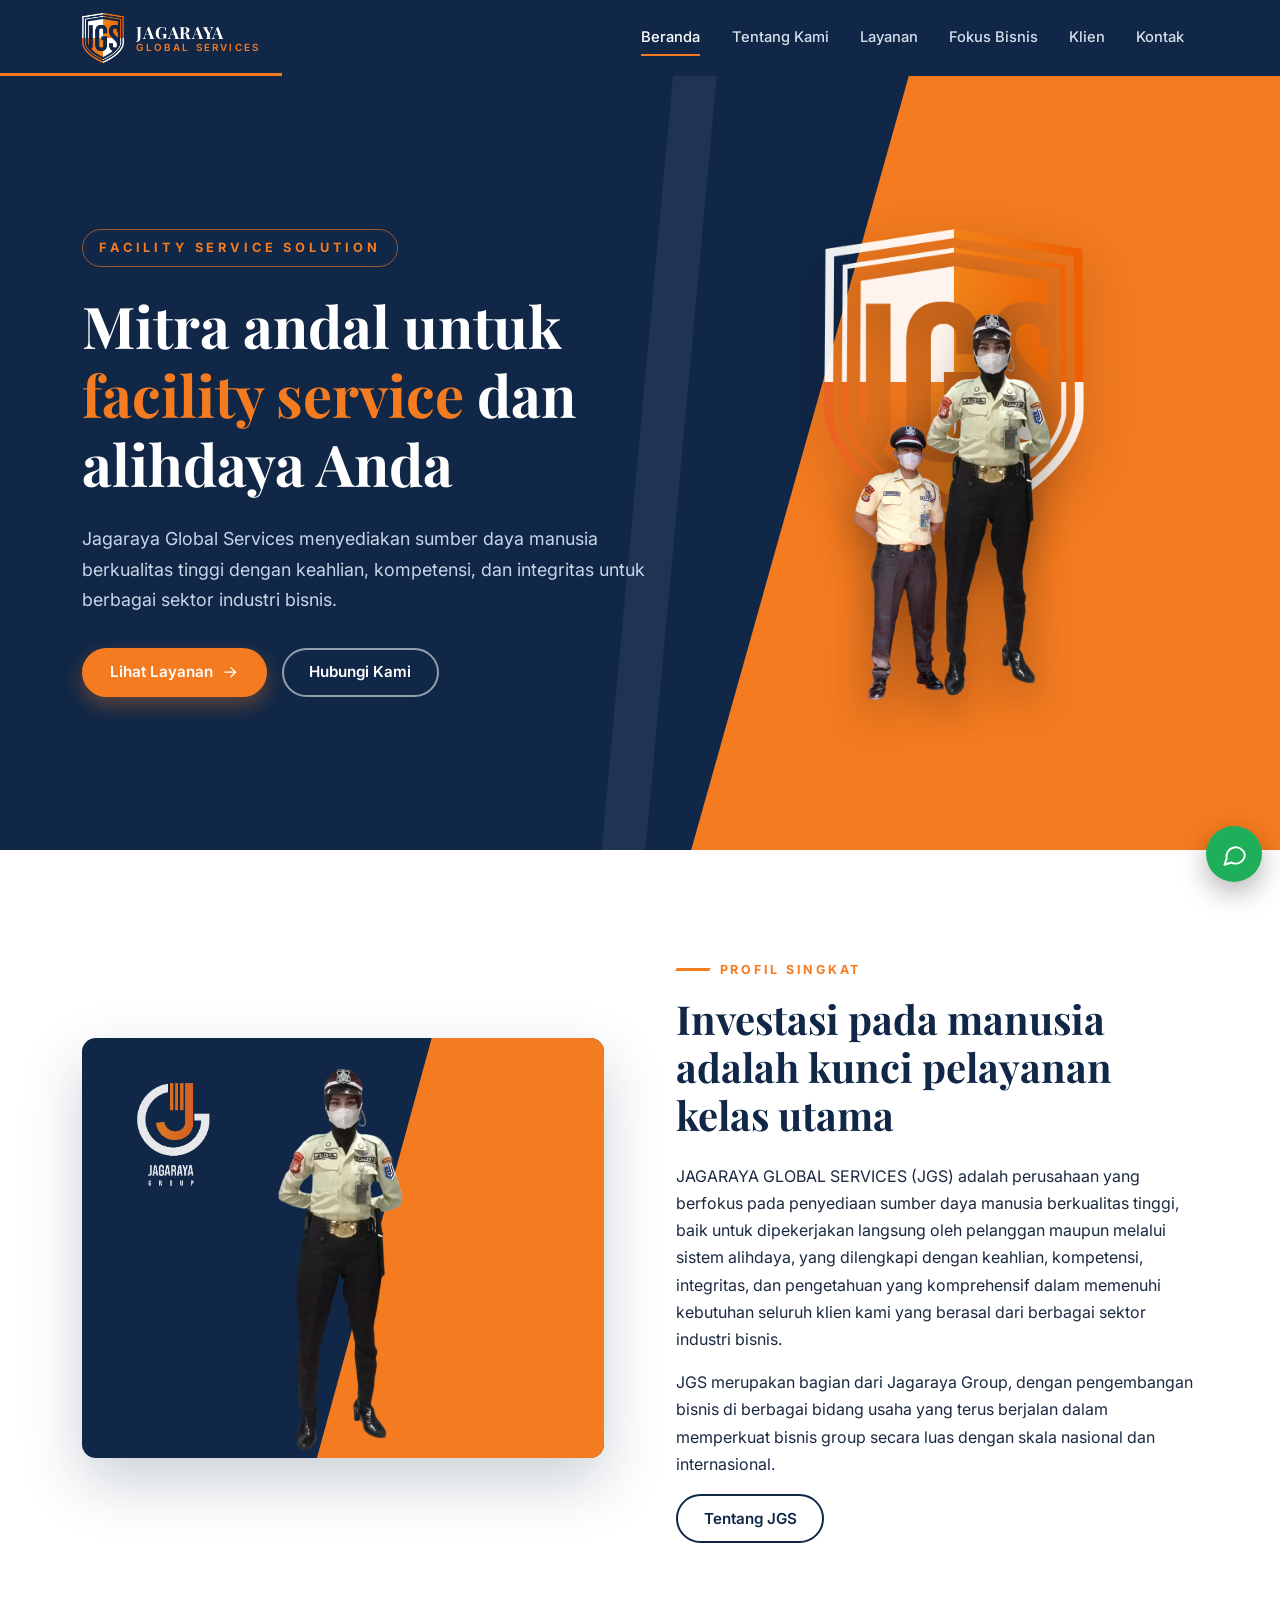
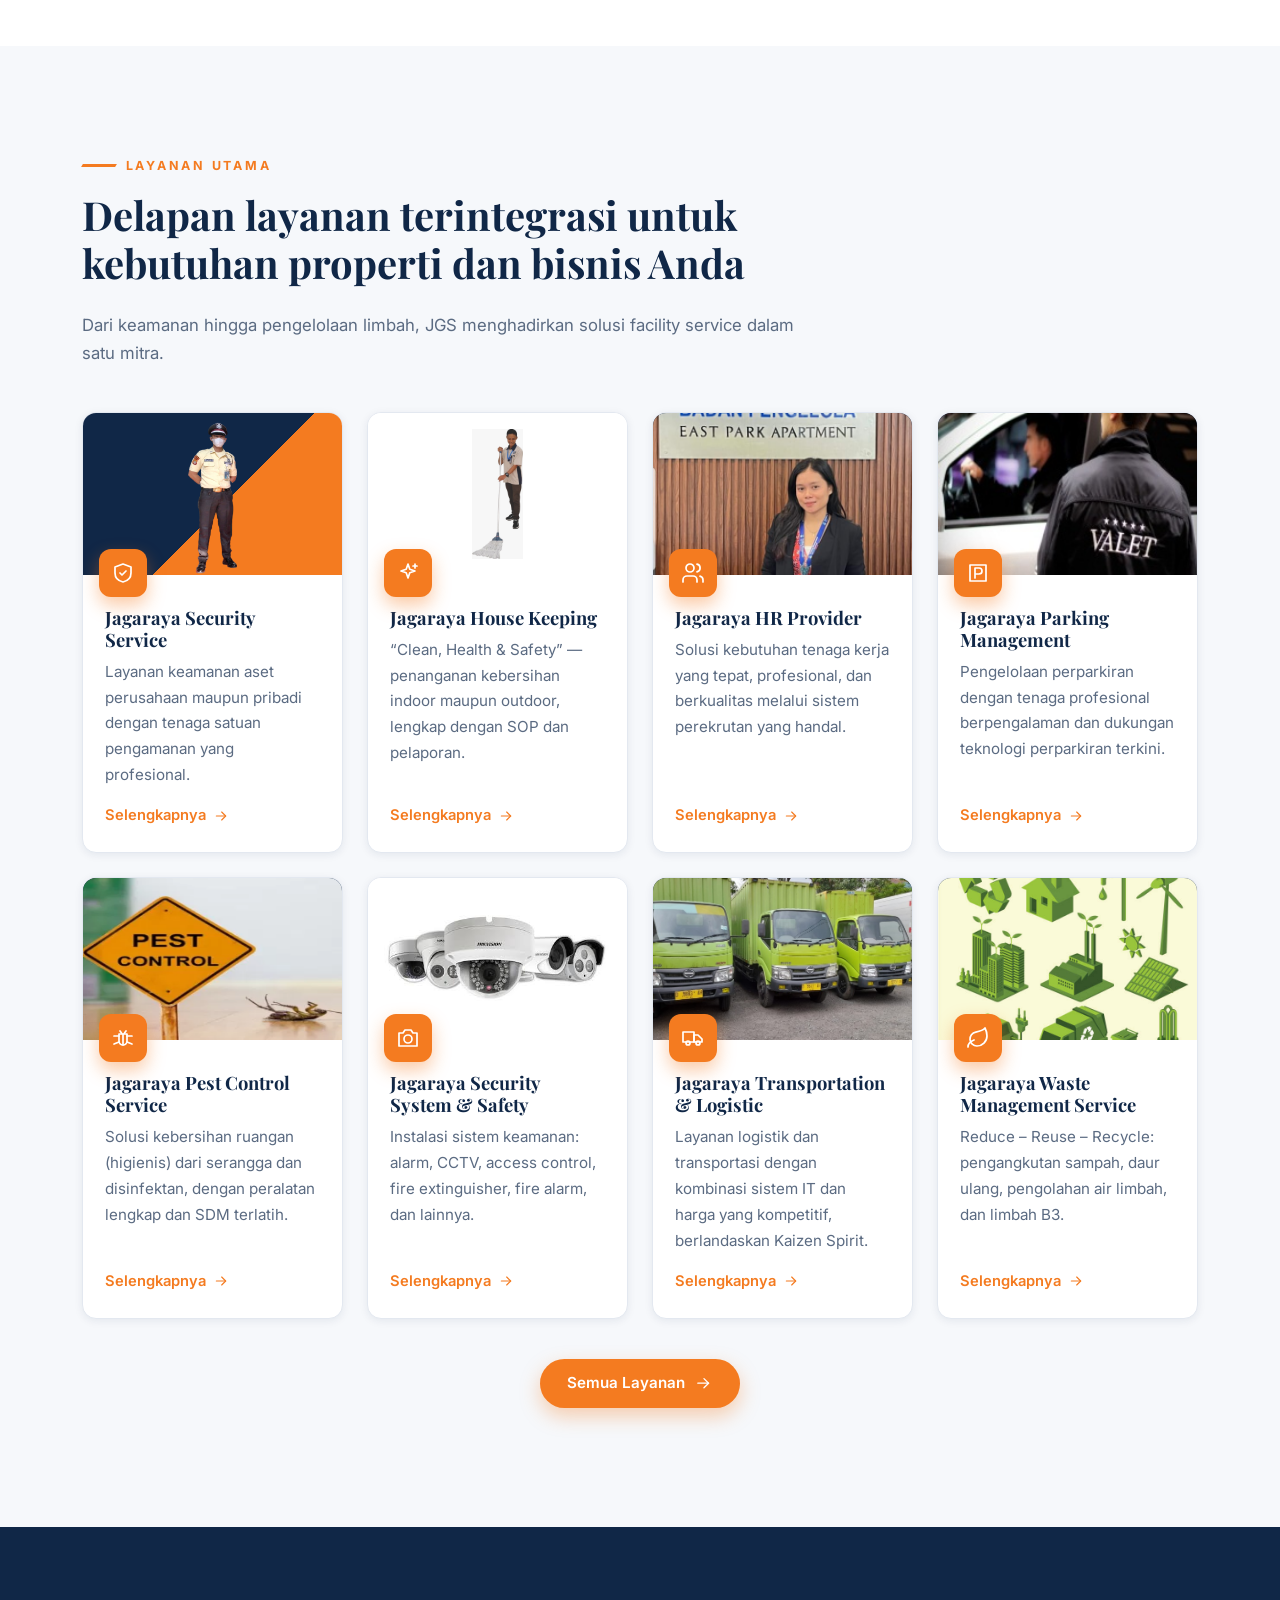
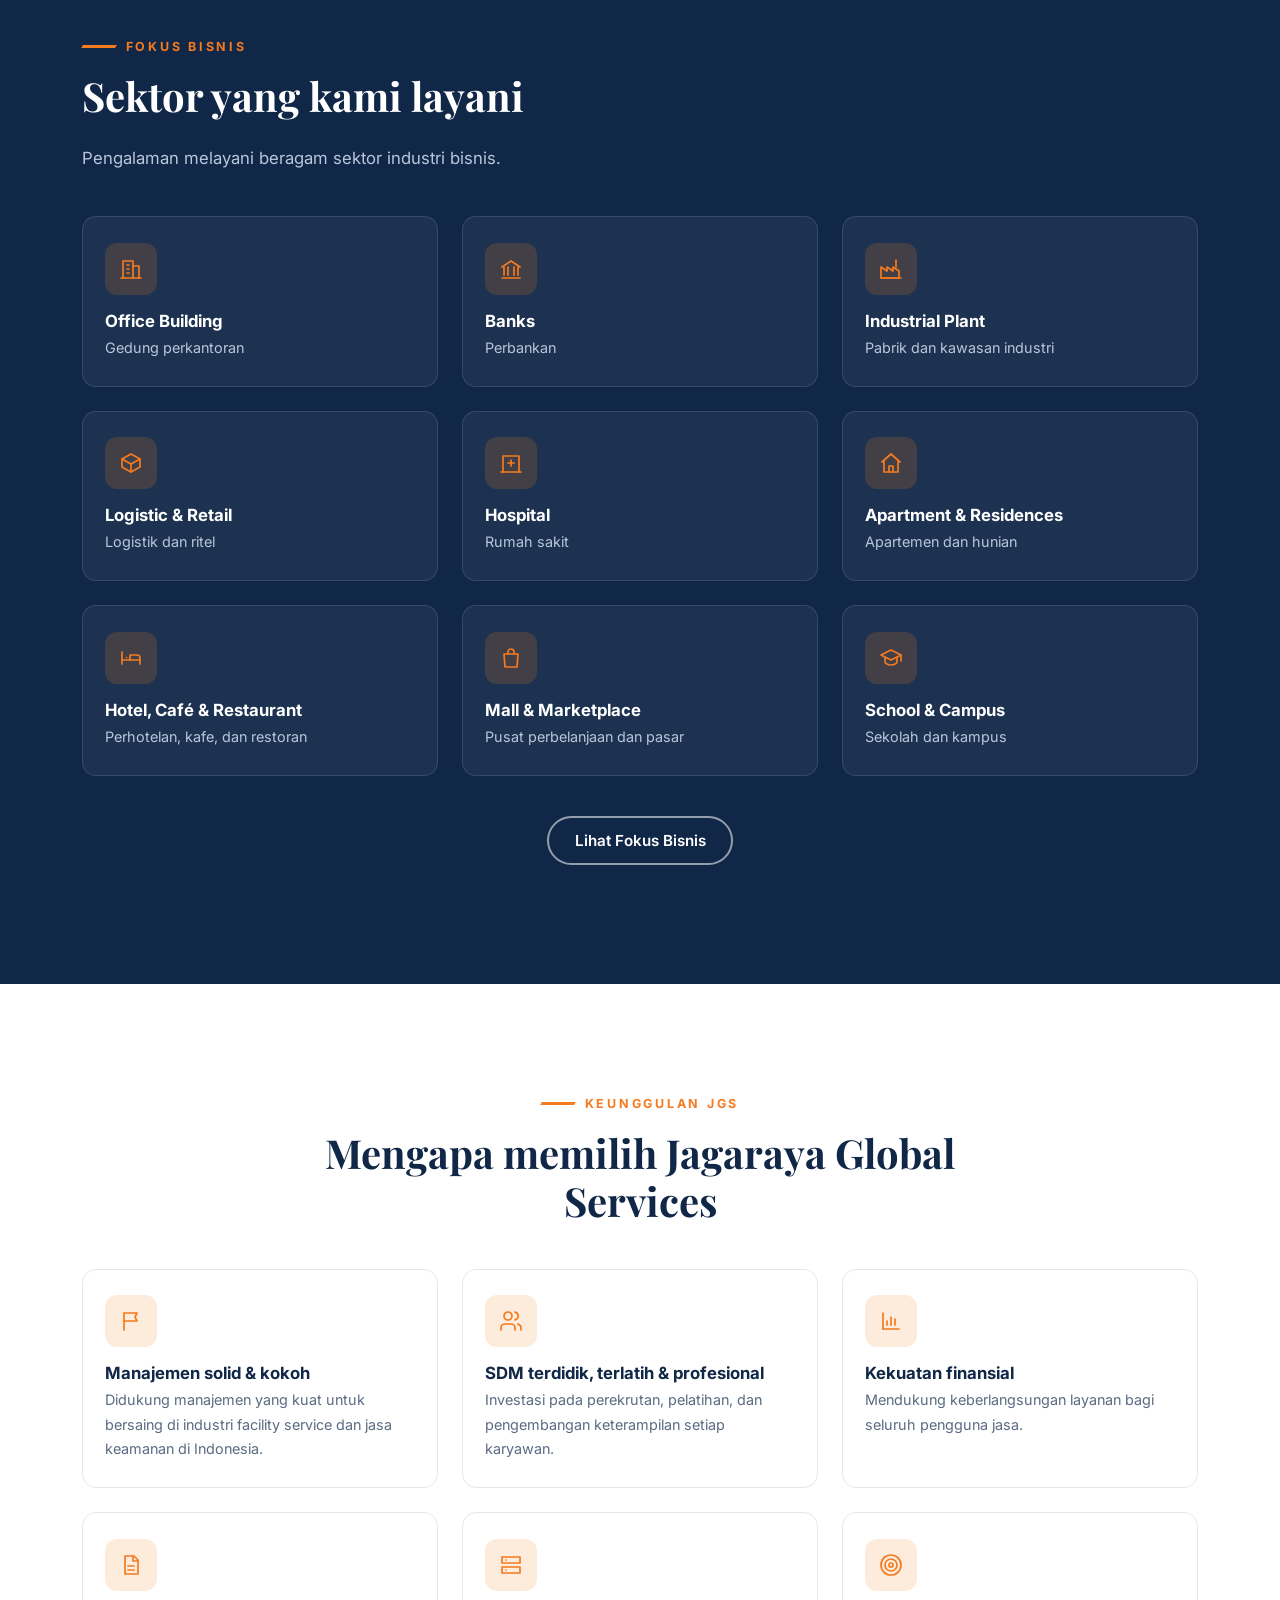
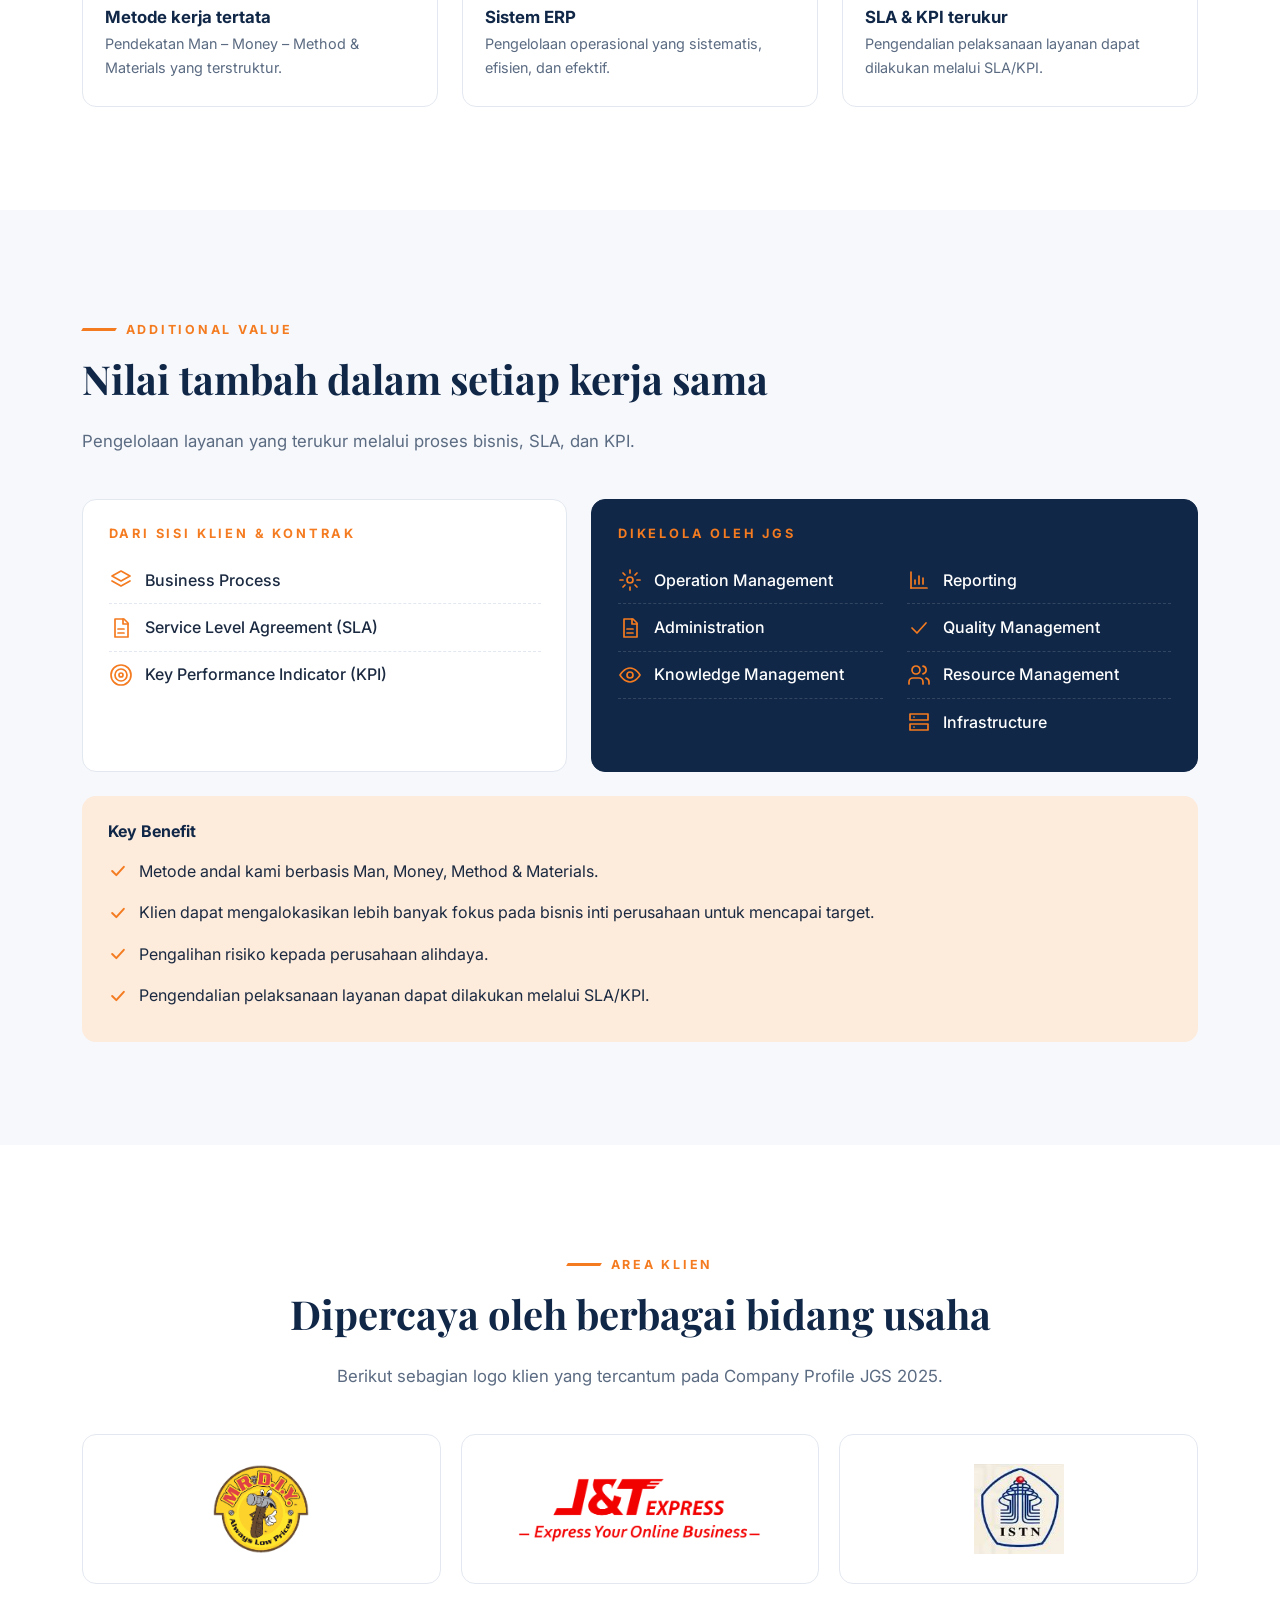
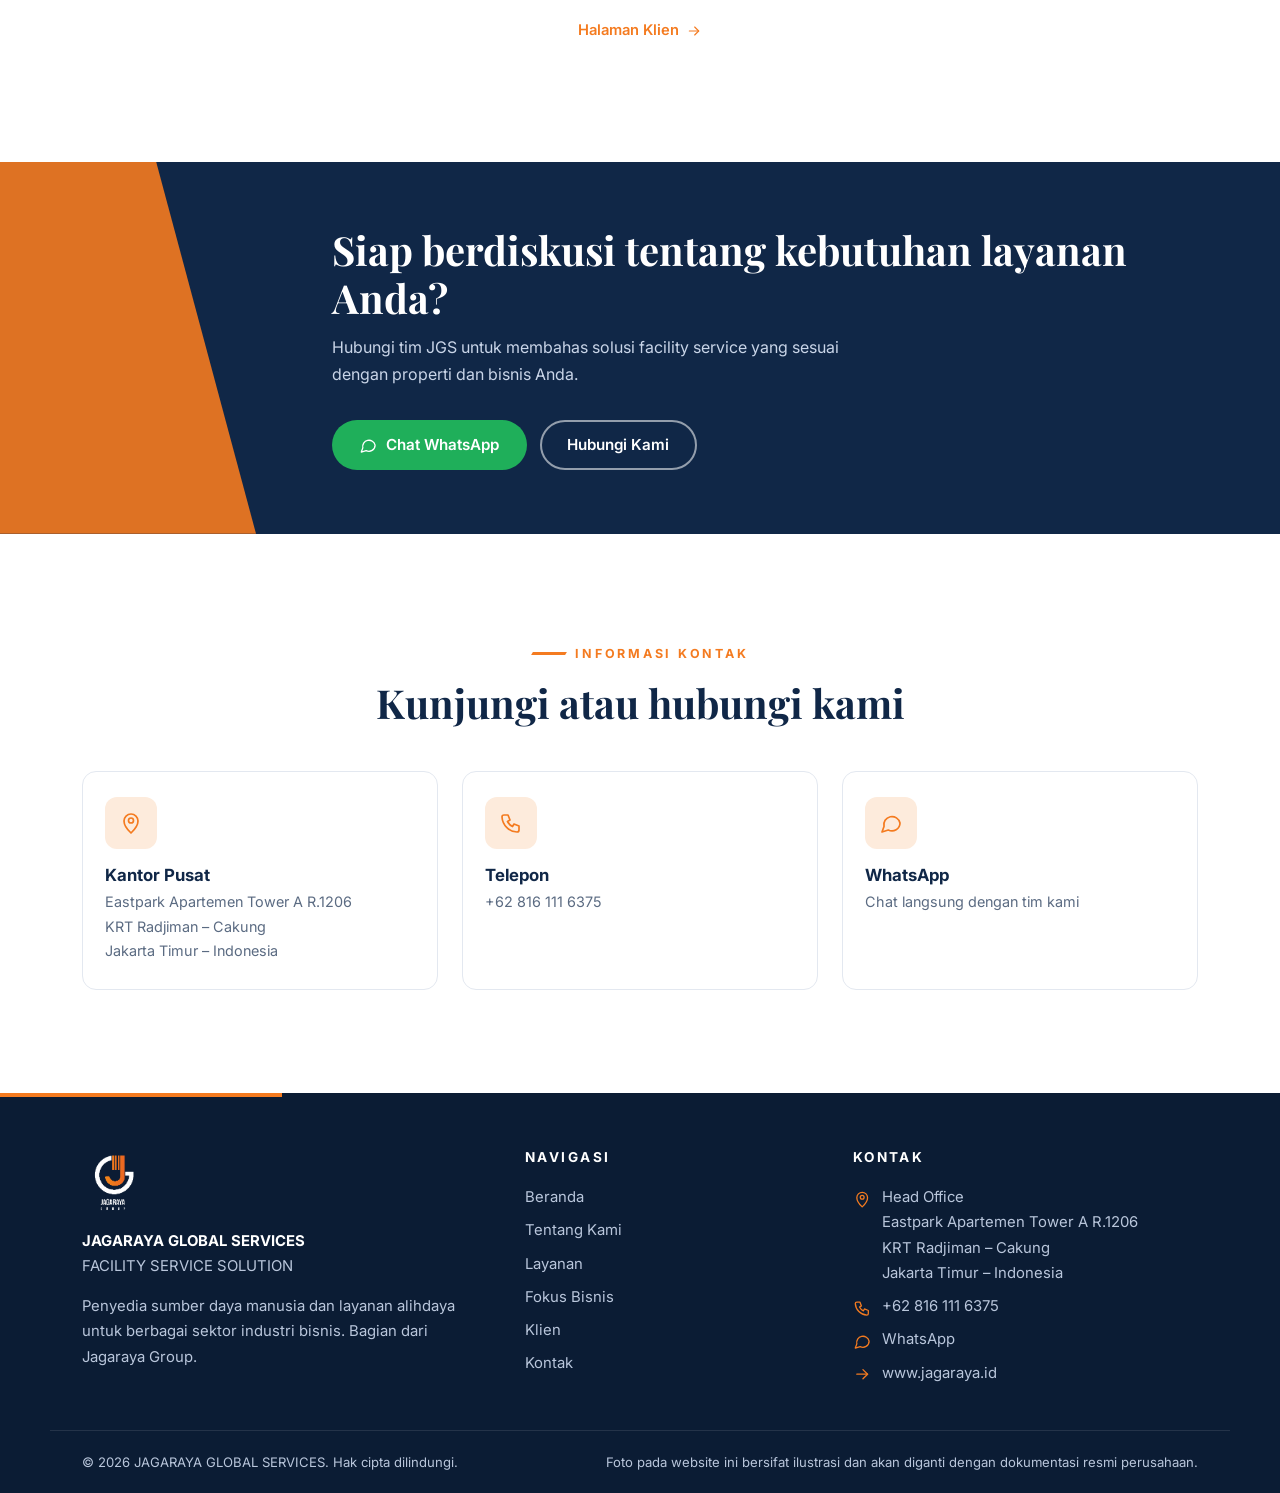
==== commit 55cb8da5: "Add JGS Admin CMS" ====
--- a/public/index.html
+++ b/public/index.html
@@ -222,6 +222,7 @@
 <a class="wa-float" href="https://wa.me/628161116375" target="_blank" rel="noopener" aria-label="Chat WhatsApp JGS"><svg class="icon" viewBox="0 0 24 24" aria-hidden="true"><path d="M21 12a8 8 0 0 1-11.7 7L3 21l2-5.5A8 8 0 1 1 21 12z"/></svg></a>
 <script src="assets/js/components.js"></script>
 <script src="assets/js/main.js"></script>
+<script src="assets/js/cms.js" defer></script>
 <script>document.getElementById("year").textContent = new Date().getFullYear();</script>
 </body>
 </html>
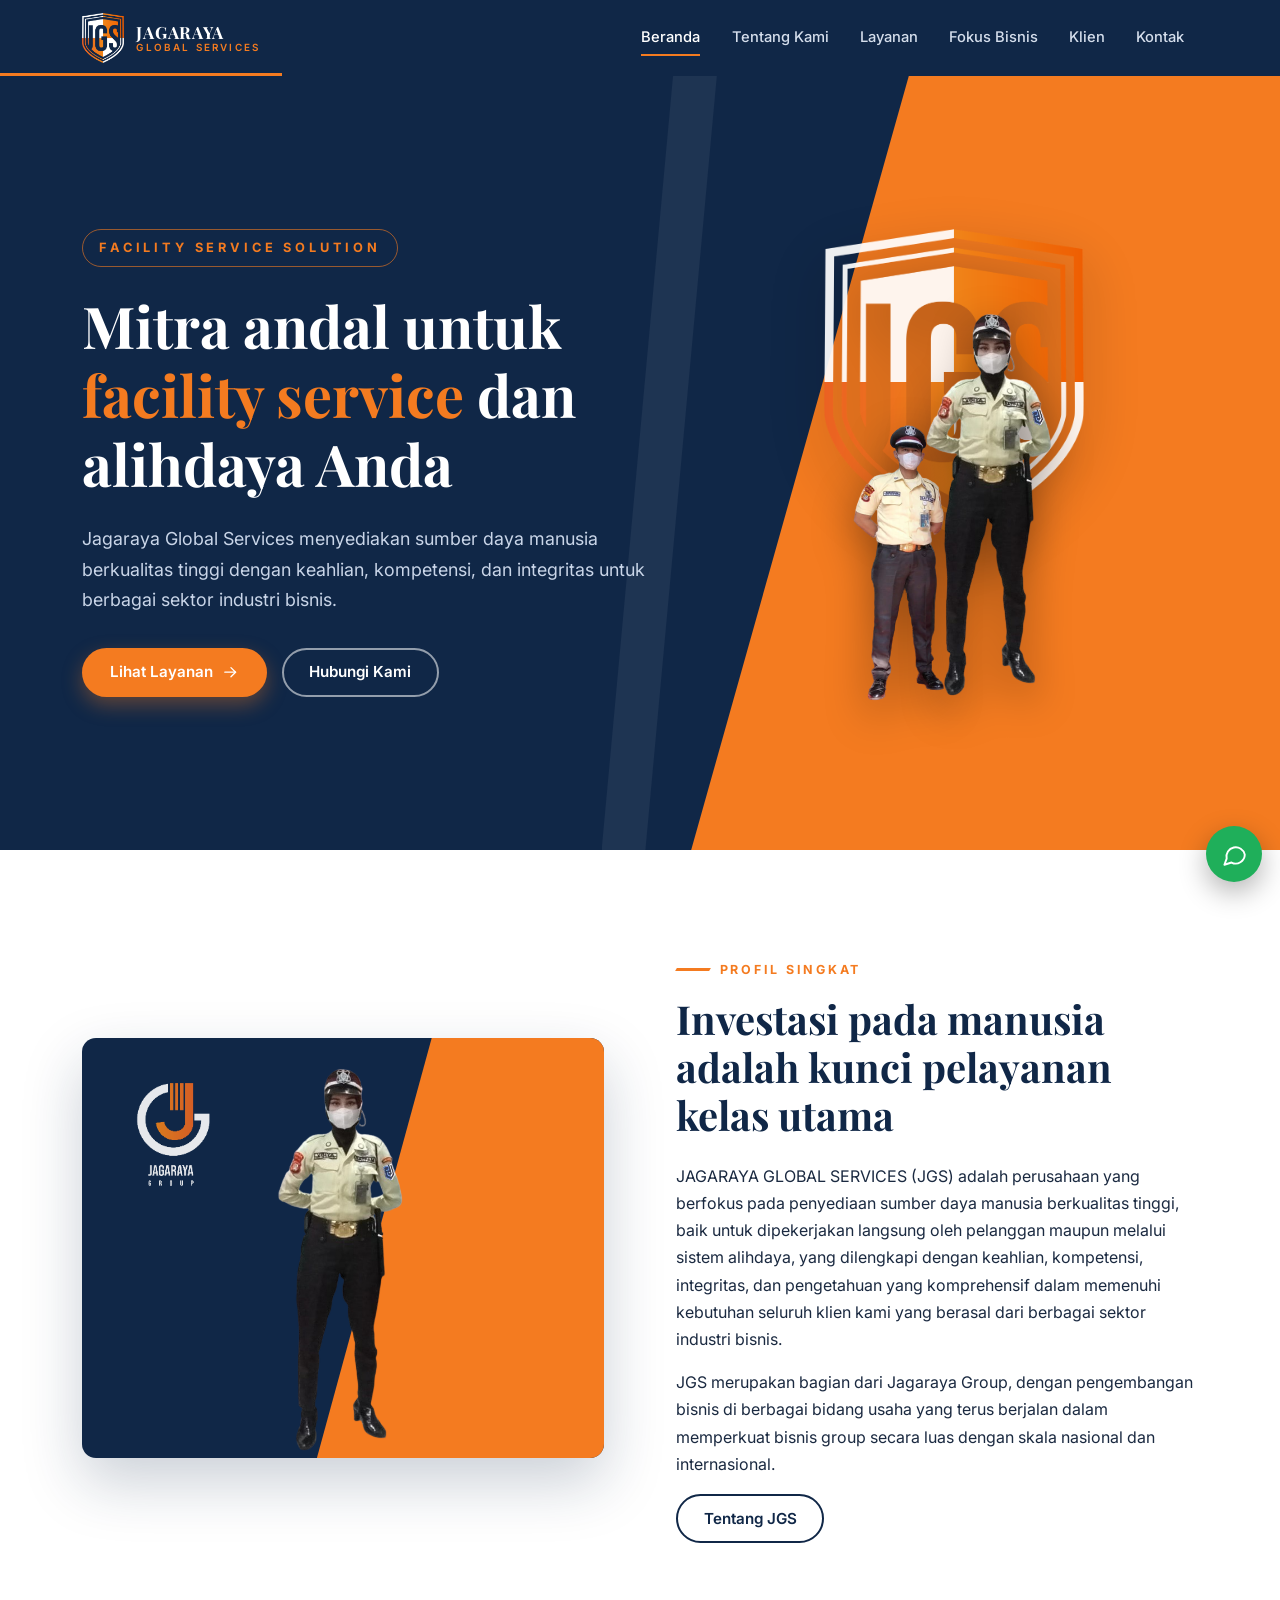
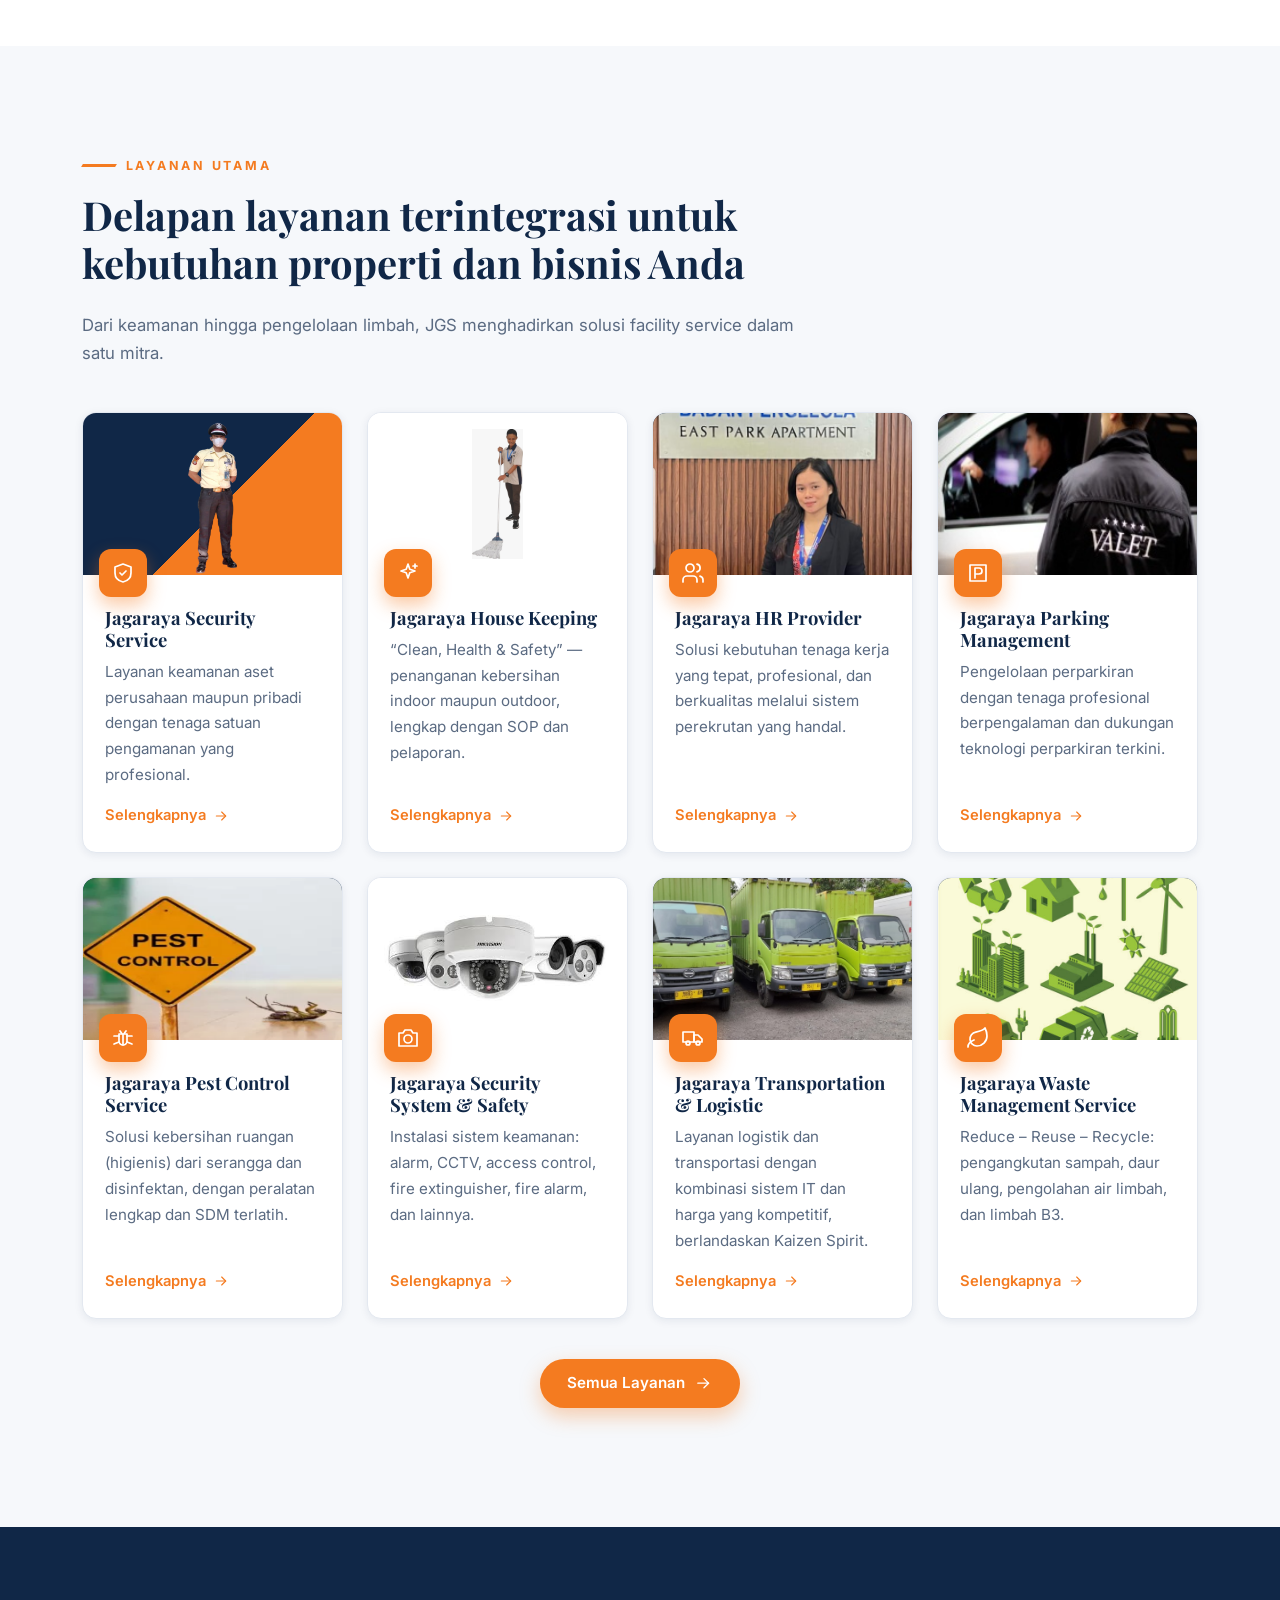
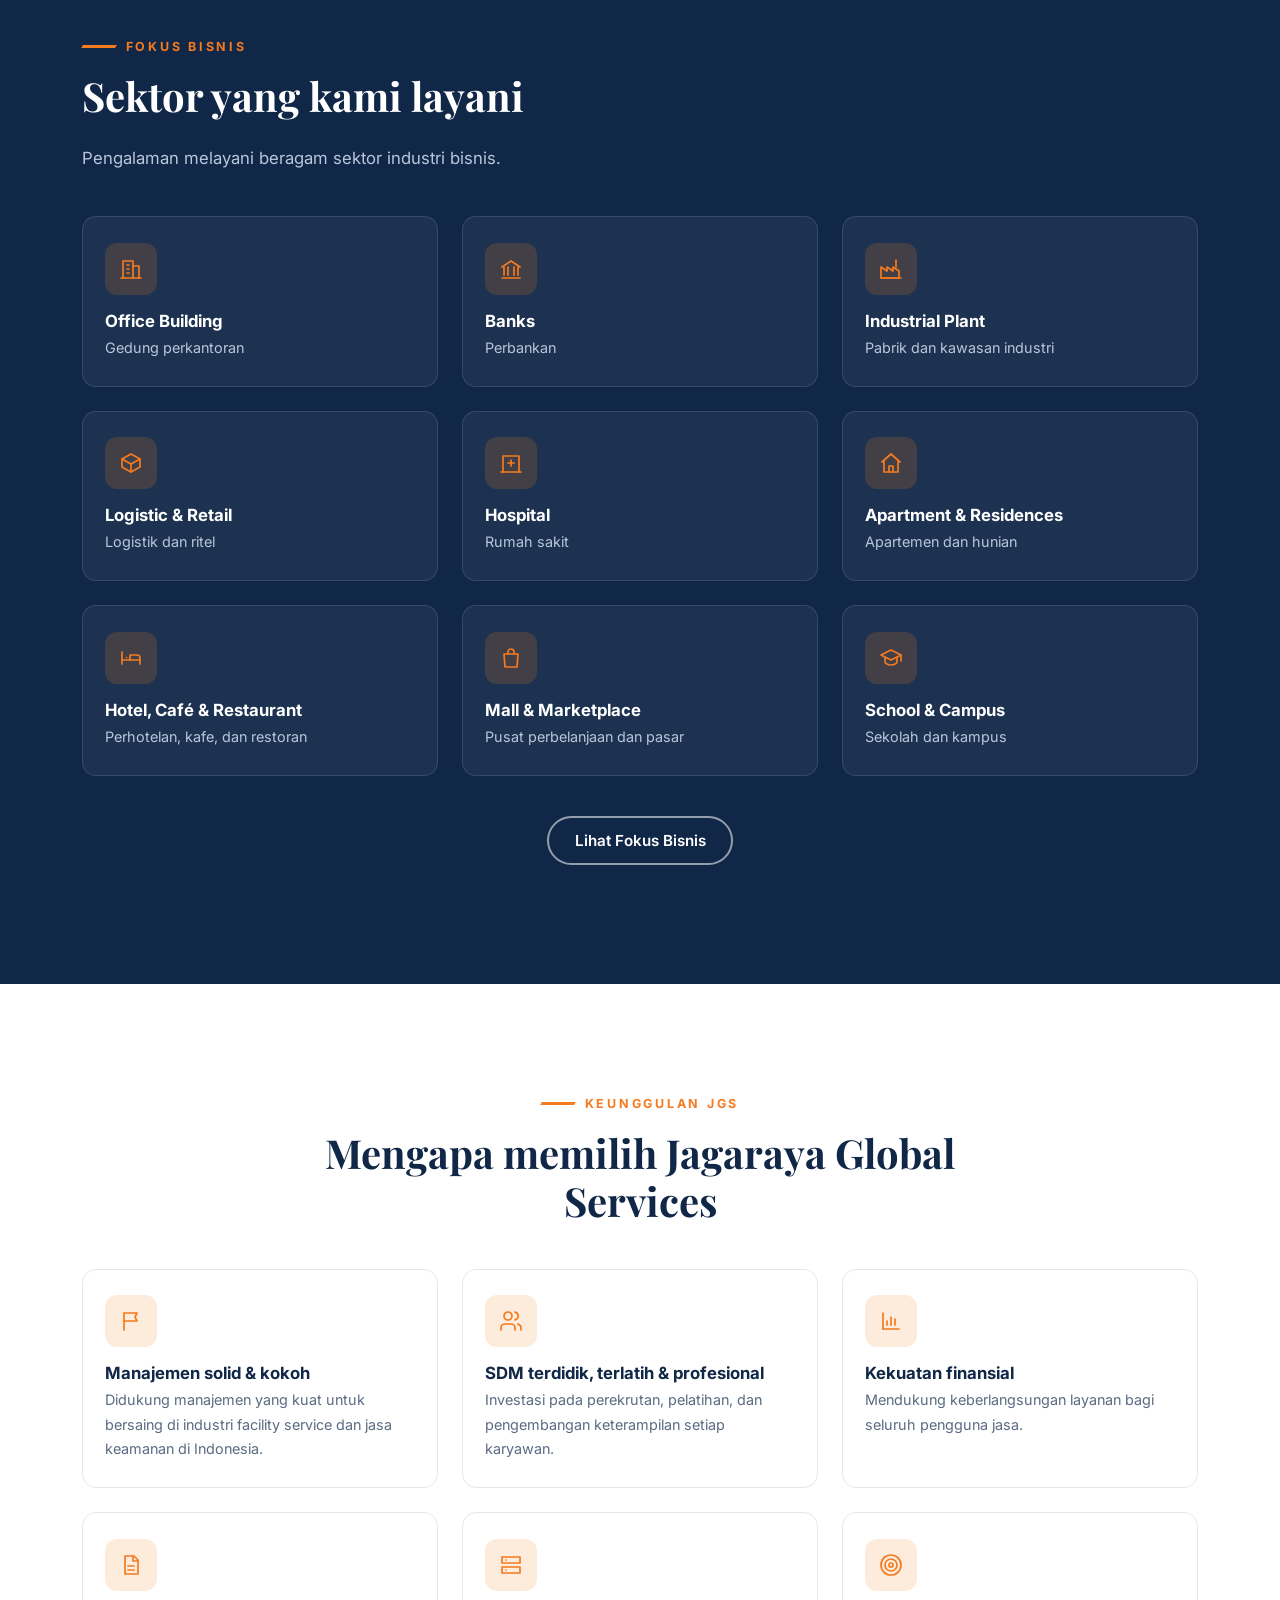
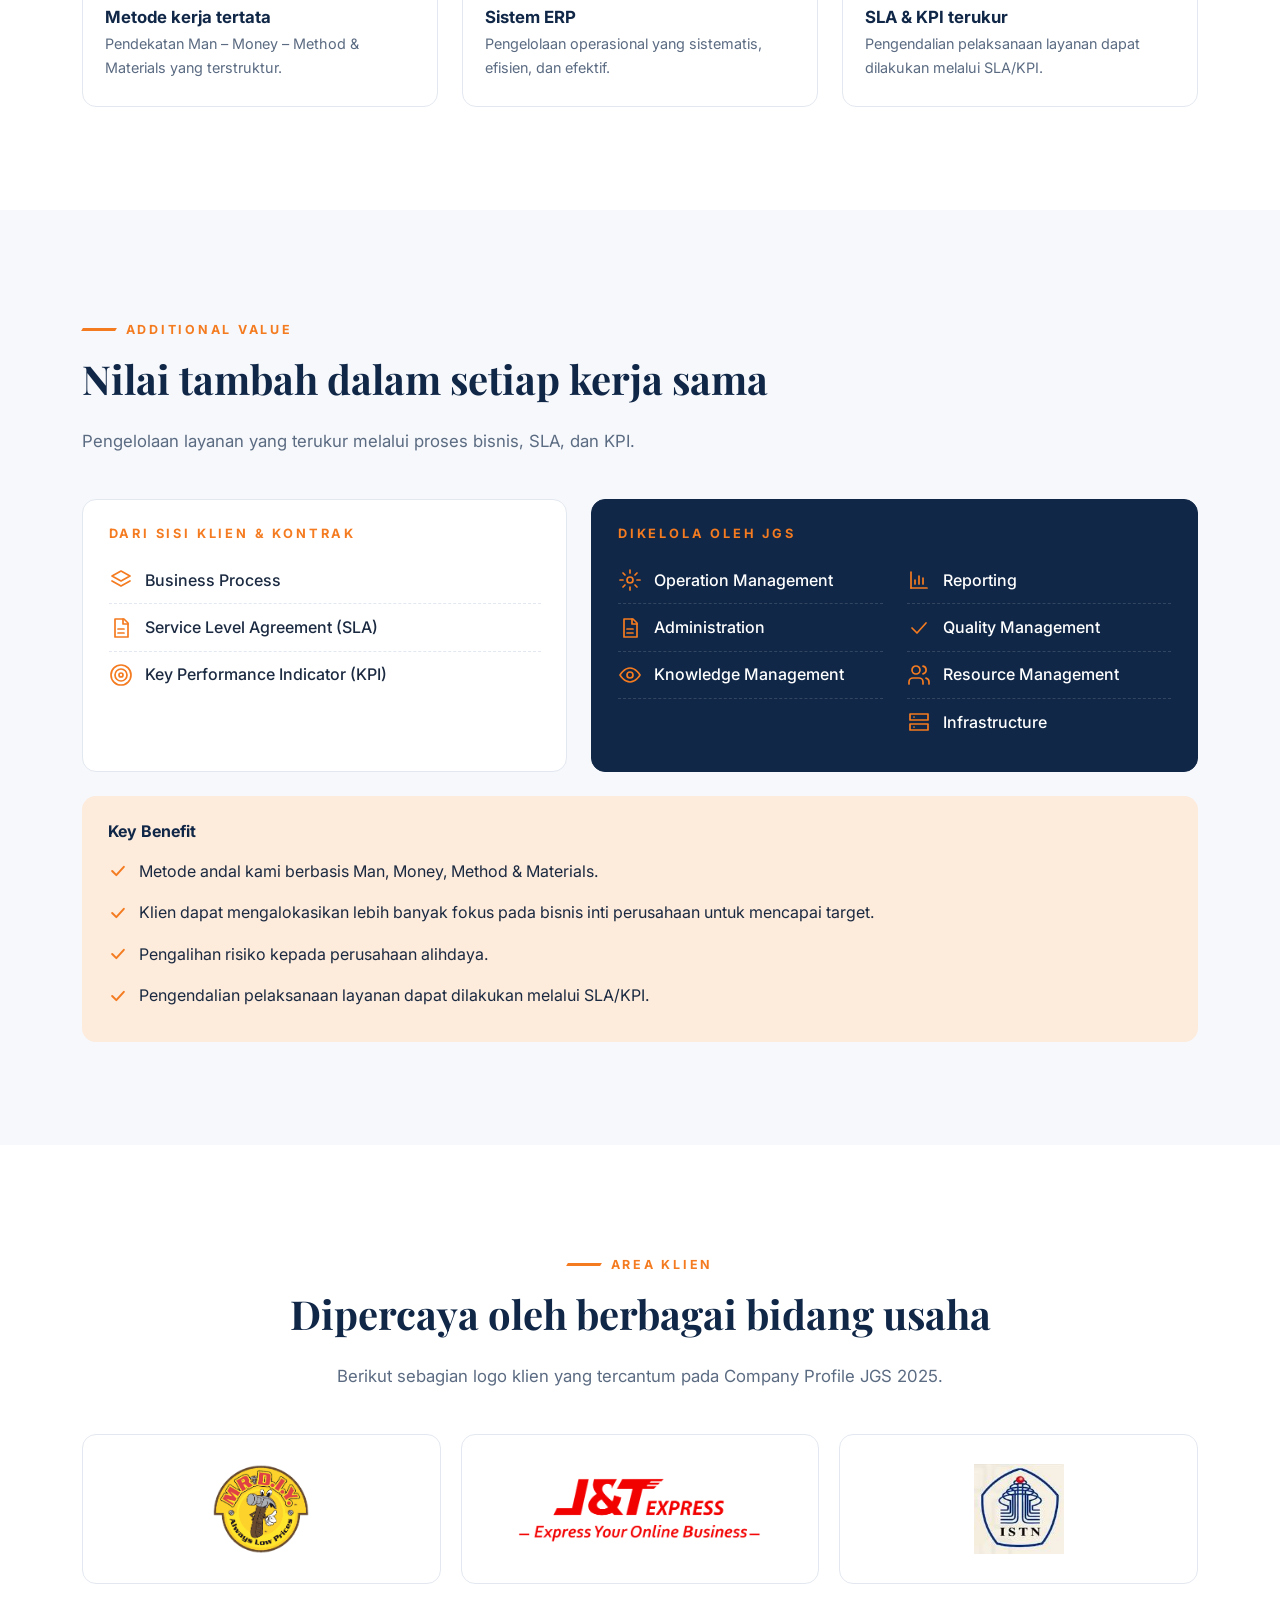
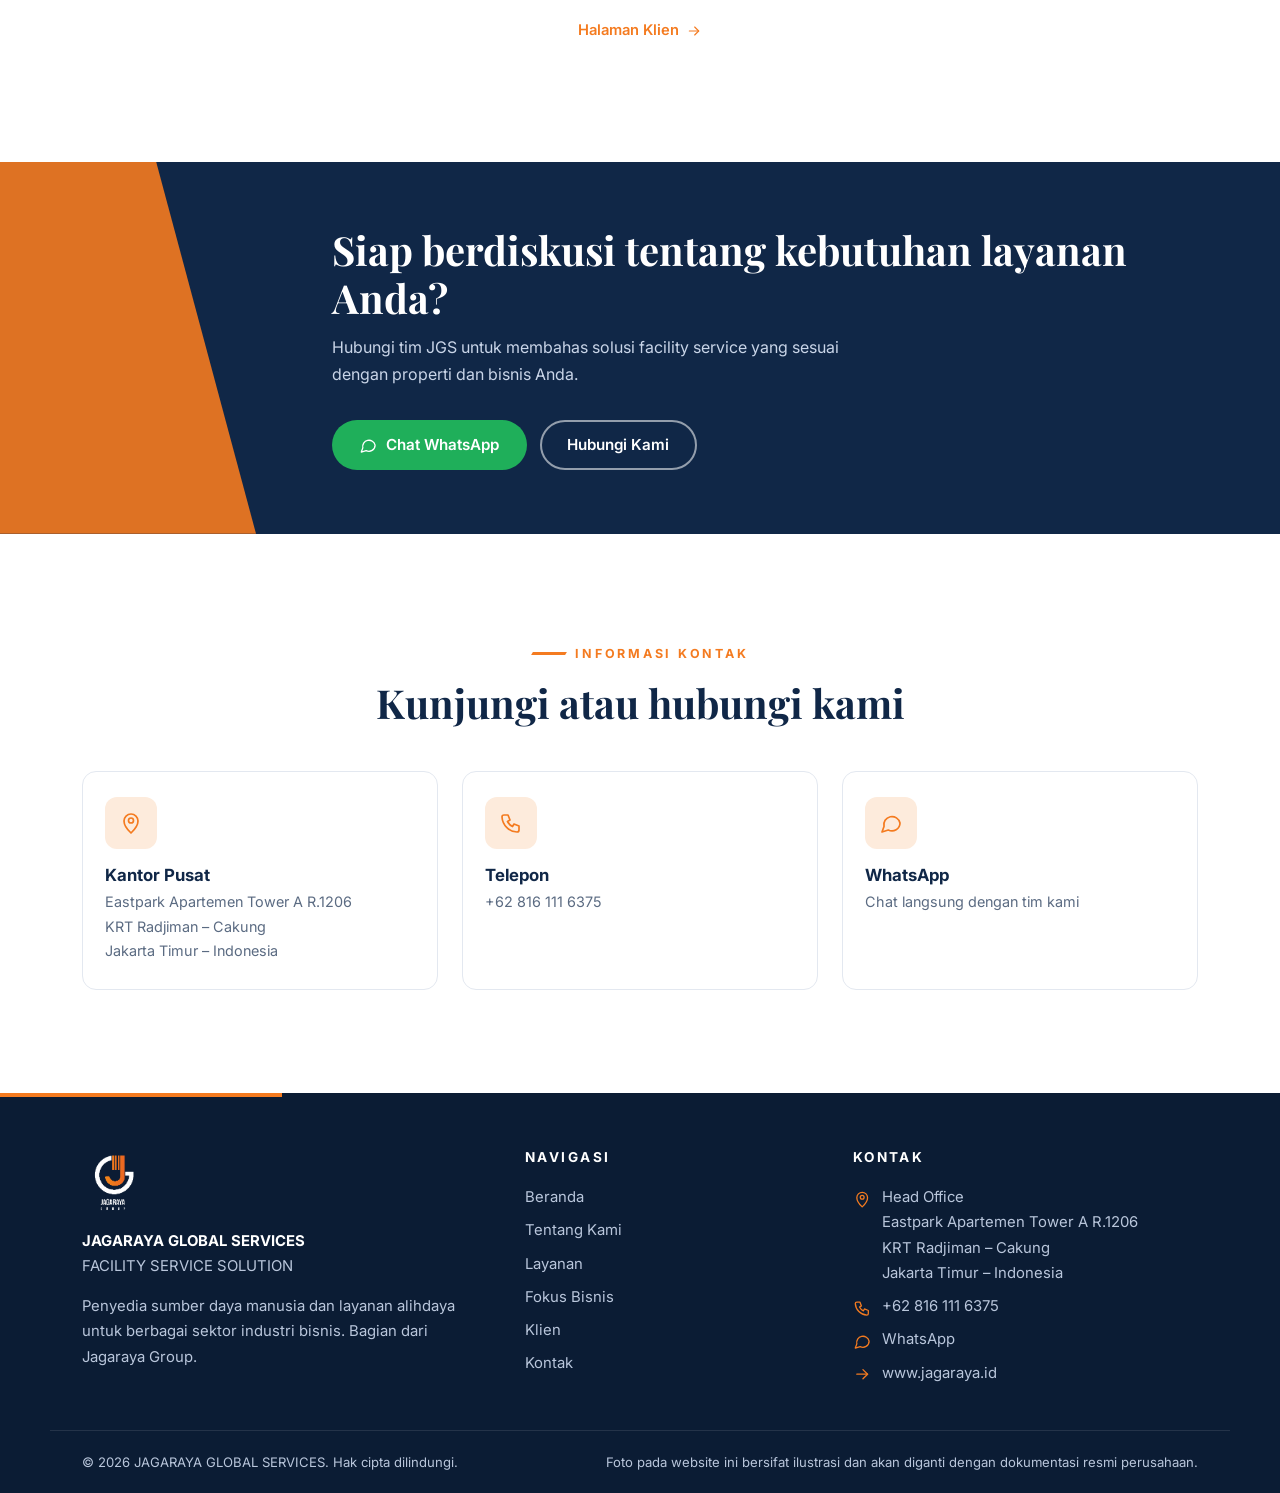
==== commit ac09e7f4: "Migrate JGS to Decap CMS" ====
--- a/public/index.html
+++ b/public/index.html
@@ -222,7 +222,6 @@
 <a class="wa-float" href="https://wa.me/628161116375" target="_blank" rel="noopener" aria-label="Chat WhatsApp JGS"><svg class="icon" viewBox="0 0 24 24" aria-hidden="true"><path d="M21 12a8 8 0 0 1-11.7 7L3 21l2-5.5A8 8 0 1 1 21 12z"/></svg></a>
 <script src="assets/js/components.js"></script>
 <script src="assets/js/main.js"></script>
-<script src="assets/js/cms.js" defer></script>
 <script>document.getElementById("year").textContent = new Date().getFullYear();</script>
 </body>
 </html>
